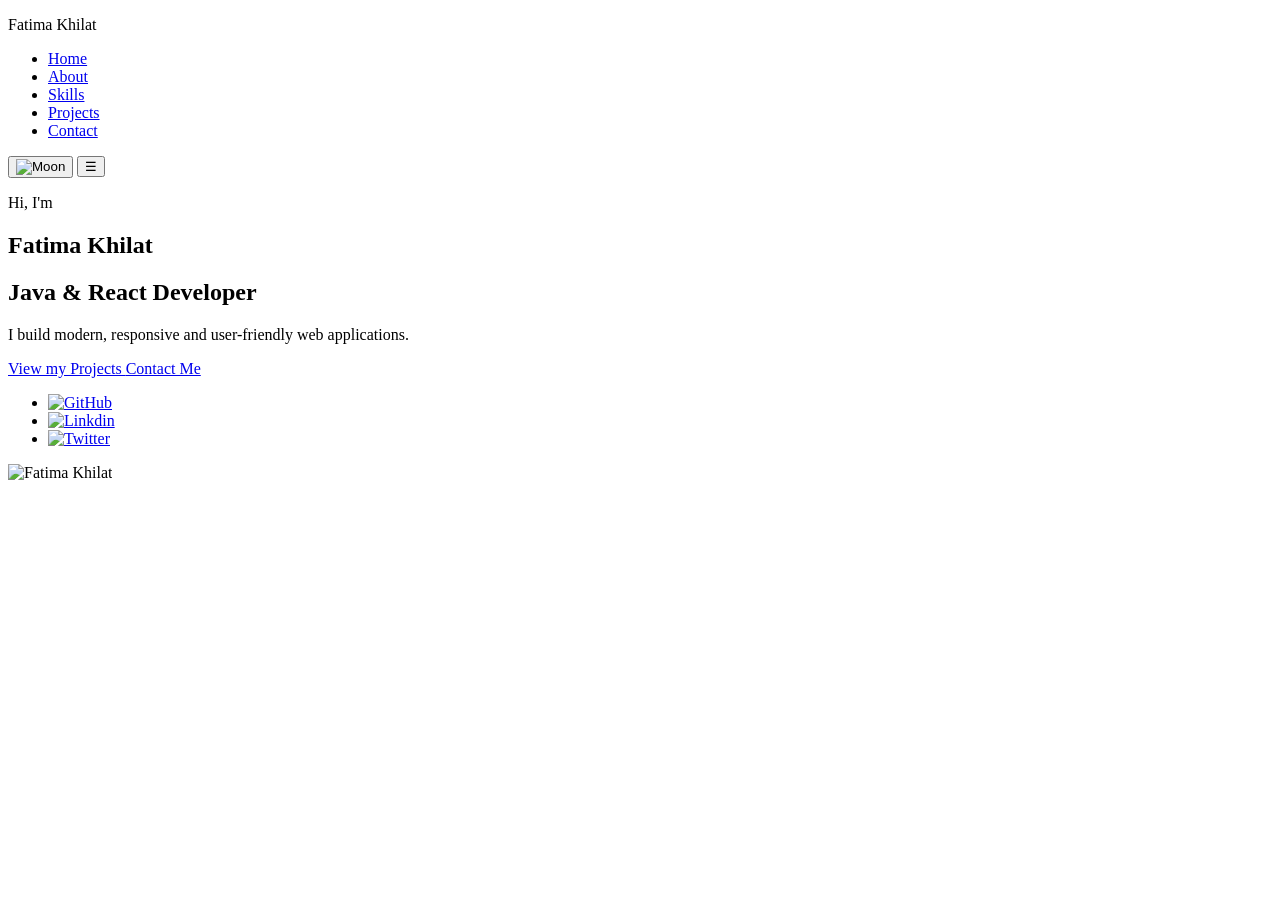
==== index.html @ 7d58b361 "Add hero section" ====
<!DOCTYPE html>
<html lang="en">

<head>
  <meta charset="UTF-8">
  <meta name="viewport" content="width=device-width, initial-scale=1.0">
  <meta name="description"
    content="Professional portfolio of Fatima Khilat, Java & React Developer specializing in modern web applications.">

  <title>Fatima Khilat | Java & React Developer</title>

  <link rel="stylesheet" href="styles/generale.css">

</head>

<body>

  <!-- ===================================================== -->
  <!-- Header -->
  <!-- ===================================================== -->

  <header>
    <div class="header-container">
      <div class="header-left">
        <p class="logo">
          Fatima Khilat
          <span class="dot">
          </span>
        </p>
      </div>
      <nav class="header-right">

        <ul class="right-item js-right-item">
          <li class="item"> <a href="#hero">Home</a> </li>
          <li class="item"> <a href="#about">About</a> </li>
          <li class="item"> <a href="#skills">Skills</a> </li>
          <li class="item"> <a href="#projects">Projects</a> </li>
          <li class="item"> <a href="#footer">Contact</a> </li>
        </ul>

        <button class="moon-item  js-moon-item" aria-label="Toggle dark mode">
          <img src="icons/moon.svg" alt="Moon">
        </button>

        <button class="menu-btn  js-menu-btn" aria-label="Open navigation menu">
          ☰
        </button>

      </nav>
    </div>
  </header>


  <main>

    <!-- ===================================================== -->
    <!-- Hero -->
    <!-- ===================================================== -->

    <section id="hero">
      <div class="hero-container">
        <div class="hero-left">
          <div class="hero-description">
            <p class="hero-greeting">Hi, I'm</p>
            <h1 class="hero-name">Fatima Khilat</h1>
            <h2 class="hero-job">Java & React Developer</h2>
            <p class="hero-text">
              I build modern, responsive and user-friendly web applications.
            </p>
          </div>
          <div class="hero-buttons">
            <a href="#projects" class="btn-primary" aria-label="View my projects">
              View my Projects
            </a>
            <a href="#footer" class="btn-secondary" aria-label="Contact me">
              Contact Me
            </a>
          </div>
          <nav class="hero-nav-social">
            <ul class="hero-social">
              <li class="social-item">
                <a href="https://github.com/fatimakhilat" target="_blank" rel="noopener noreferrer">
                  <img src="icons/github.svg" alt="GitHub" class="social-img">
                </a>
              </li>
              <li class="social-item">
                <a href="https://www.linkedin.com/in/Fatima Zahra Khilat/" target="_blank" rel="noopener noreferrer">
                  <img src="icons/linkedin.svg" alt="Linkdin" class="social-img">
                </a>
              </li>
              <li class="social-item">
                <a href="https://x.com/fakh62" target="_blank">
                  <img src="icons/twitter.svg" alt="Twitter" class="social-img">
                </a>
              </li>
            </ul>
          </nav>
        </div>

        <div class="hero-right">
          <div class="hero-img">
            <div class="hero-circle"></div>
            <div class="hero-dots"></div>
            <img src="images/fatima.png" alt="Fatima Khilat" class="hero-image">
          </div>
        </div>

      </div>
    </section>

  </main>
</body>

</html>
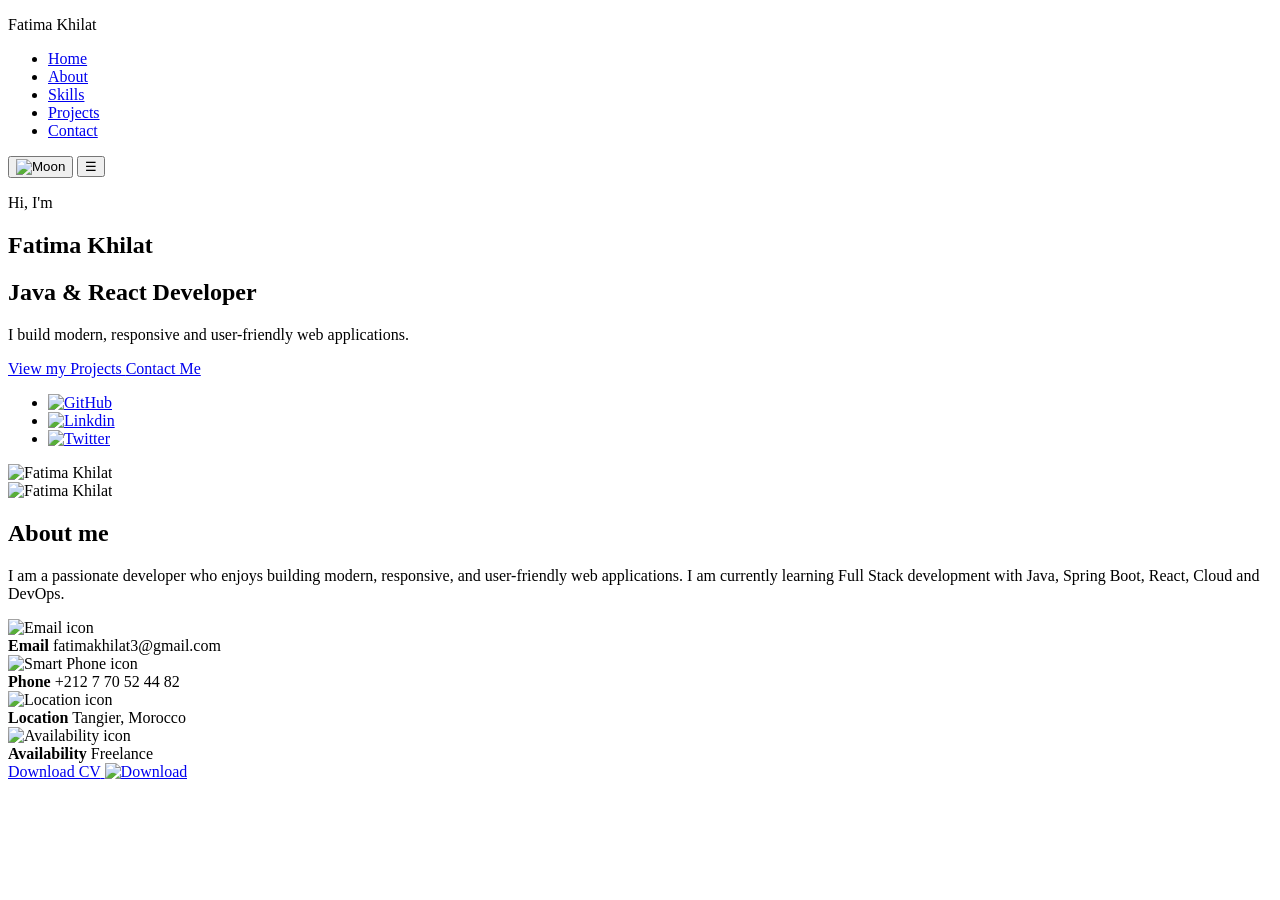
==== commit 7bf316d1: "Add about section" ====
--- a/index.html
+++ b/index.html
@@ -108,6 +108,89 @@
       </div>
     </section>
 
+    <!-- ===================================================== -->
+    <!-- About -->
+    <!-- ===================================================== -->
+    <section id="about">
+      <div class="about-container">
+        <div class="about-left">
+          <div class="about-image">
+            <div class="about-square">
+              <img src="images/fatima.png" alt="Fatima Khilat" class="about-img">
+            </div>
+          </div>
+        </div>
+        <div class="about-right">
+          <div class="about-description">
+            <h2 class="about-title">
+              About me
+              <span class="dot2">
+              </span>
+            </h2>
+            <p class="about-job">
+              I am a passionate developer who enjoys building modern, responsive,
+              and user-friendly web applications. I am currently learning Full Stack
+              development with Java, Spring Boot, React, Cloud and DevOps.
+            </p>
+          </div>
+          <div class="information-list">
+            <div class="info-content">
+              <div class="info-card">
+                <div class="card-square"></div>
+                <img src="icons/mail.svg" alt="Email icon" class="img-icon">
+              </div>
+              <div class="info-icon">
+                <strong class="icon-title">Email</strong>
+                <span class="icon-des">fatimakhilat3@gmail.com</span>
+              </div>
+            </div>
+            <div class="info-content">
+              <div class="info-card">
+                <div class="card-square"></div>
+                <img src="icons/smartphone.svg" alt="Smart Phone icon" class="img-icon">
+              </div>
+              <div class="info-icon">
+                <strong class="icon-title">Phone</strong>
+                <span class="icon-des">+212 7 70 52 44 82</span>
+              </div>
+            </div>
+            <div class="info-content">
+              <div class="info-card">
+                <div class="card-square"></div>
+                <img src="icons/location.svg" alt="Location icon" class="img-icon">
+              </div>
+              <div class="info-icon">
+                <strong class="icon-title">Location</strong>
+                <span class="icon-des">Tangier, Morocco</span>
+              </div>
+            </div>
+            <div class="info-content">
+              <div class="info-card">
+                <div class="card-square"></div>
+                <img src="icons/time.svg" alt="Availability icon" class="img-icon">
+              </div>
+              <div class="info-icon">
+                <strong class="icon-title">Availability</strong>
+                <span class="icon-des">Freelance
+                  <span class="dot3"></span>
+                </span>
+              </div>
+            </div>
+          </div>
+          <div class="download-button">
+            <a class="download-content" href="cv/CV Fatima Khilat.pdf" download>
+              <span class="dow-name">Download CV</span>
+              <img src="icons/download.svg" alt="Download" class="icon-img">
+
+            </a>
+          </div>
+
+
+        </div>
+      </div>
+    </section>
+
+
   </main>
 </body>
 
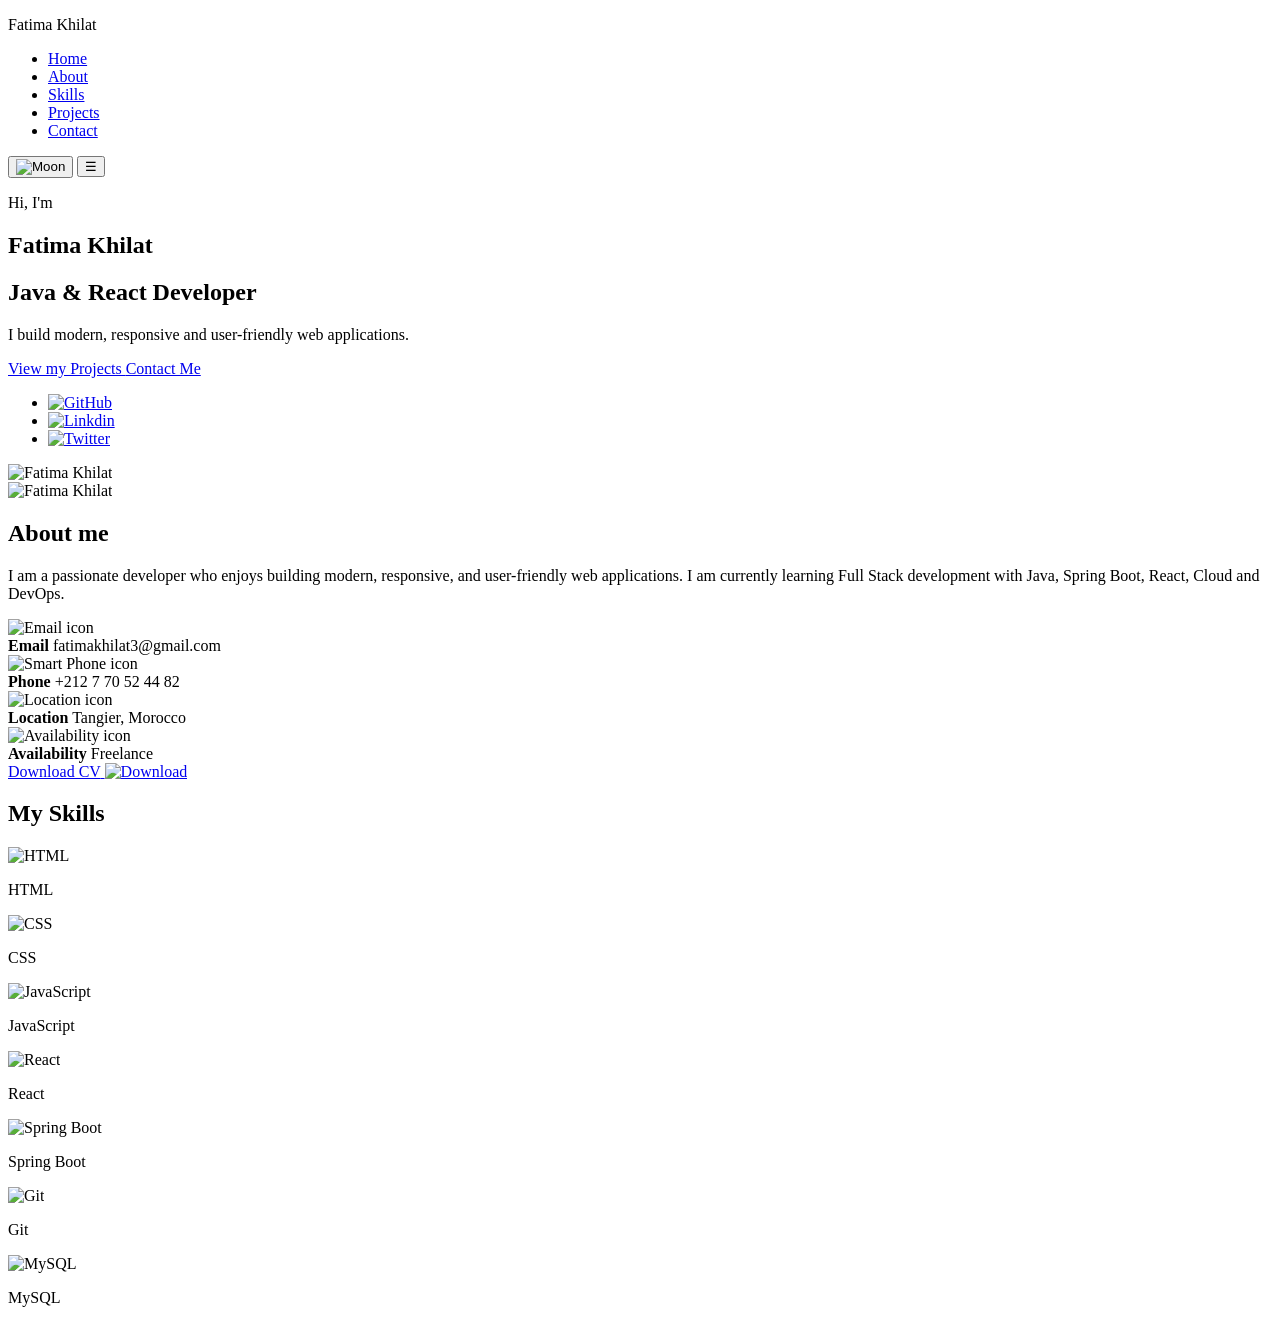
==== commit 4a611953: "Add skills section" ====
--- a/index.html
+++ b/index.html
@@ -190,6 +190,79 @@
       </div>
     </section>
 
+    <!-- ===================================================== -->
+    <!-- Skills -->
+    <!-- ===================================================== -->
+    <section id="skills">
+      <div class="skills-container">
+        <div class="section-title">
+          <h2 class="skill-title">
+            My Skills
+            <strong class="dot4"></strong>
+          </h2>
+        </div>
+        <div class="skills-wrapper">
+          <div class="skill-item" style="--i:1">
+            <div class="item1">
+              <img src="images/html.svg.png" alt="HTML" class="img-skill">
+            </div>
+            <div class="item2">
+              <p class="item-title">HTML</p>
+            </div>
+          </div>
+          <div class="skill-item" style="--i:2">
+            <div class="item1">
+              <img src="images/css.png" alt="CSS" class="img-skill">
+            </div>
+            <div class="item2">
+              <p class="item-title">CSS</p>
+            </div>
+          </div>
+          <div class="skill-item" style="--i:3">
+            <div class="item1">
+              <img src="images/javascript.png" alt="JavaScript" class="img-skill">
+            </div>
+            <div class="item2">
+              <p class="item-title">JavaScript</p>
+            </div>
+          </div>
+          <div class="skill-item" style="--i:4">
+            <div class="item1">
+              <img src="images/react.svg.png" alt="React" class="img-skill">
+            </div>
+            <div class="item2">
+              <p class="item-title">React</p>
+            </div>
+          </div>
+          <div class="skill-item" style="--i:5">
+            <div class="item1">
+              <img src="images/springboot.png" alt="Spring Boot" class="img-skill">
+            </div>
+            <div class="item2">
+              <p class="item-title">Spring Boot</p>
+            </div>
+          </div>
+          <div class="skill-item" style="--i:6">
+            <div class="item1">
+              <img src="images/git.png" alt="Git" class="img-skill">
+            </div>
+            <div class="item2">
+              <p class="item-title">Git</p>
+            </div>
+          </div>
+          <div class="skill-item" style="--i:7">
+            <div class="item1">
+              <img src="images/mysql.png" alt="MySQL" class="img-skill">
+            </div>
+            <div class="item2">
+              <p class="item-title">MySQL</p>
+            </div>
+          </div>
+        </div>
+      </div>
+    </section>
+
+
 
   </main>
 </body>
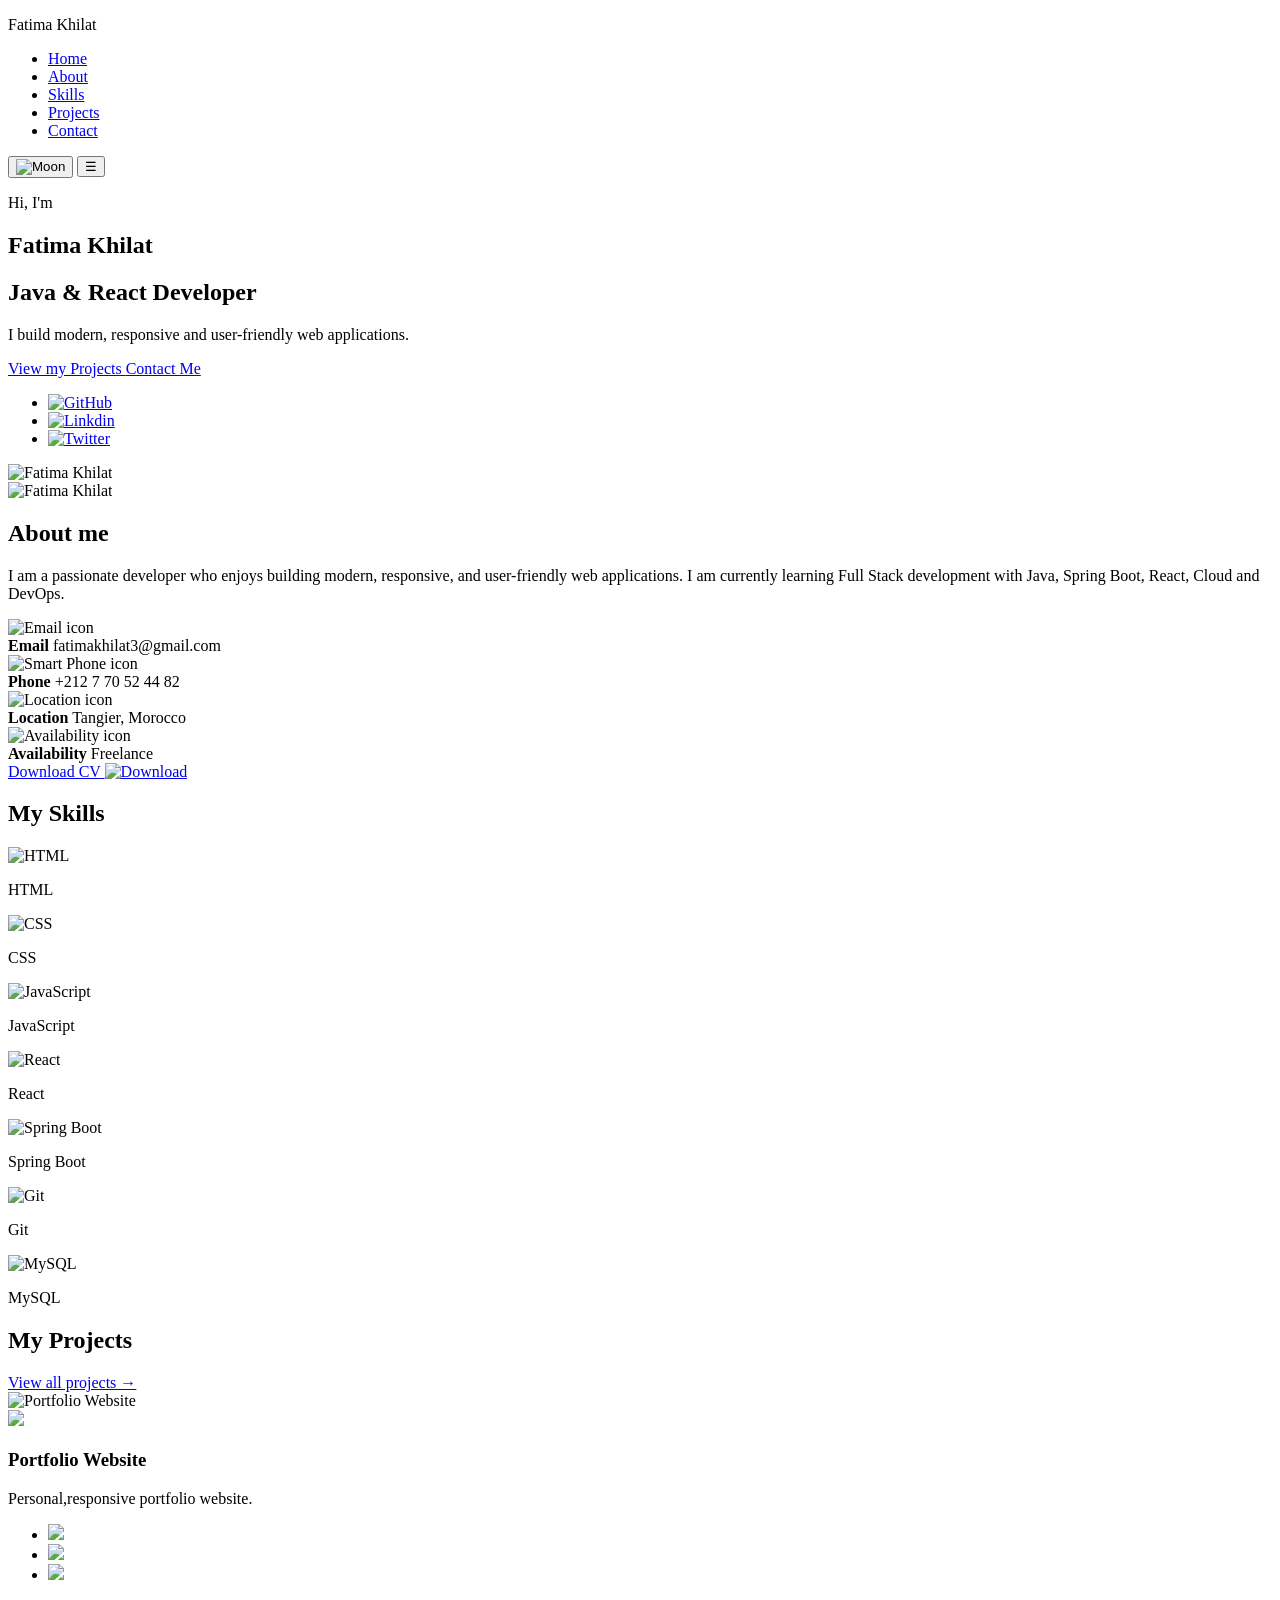
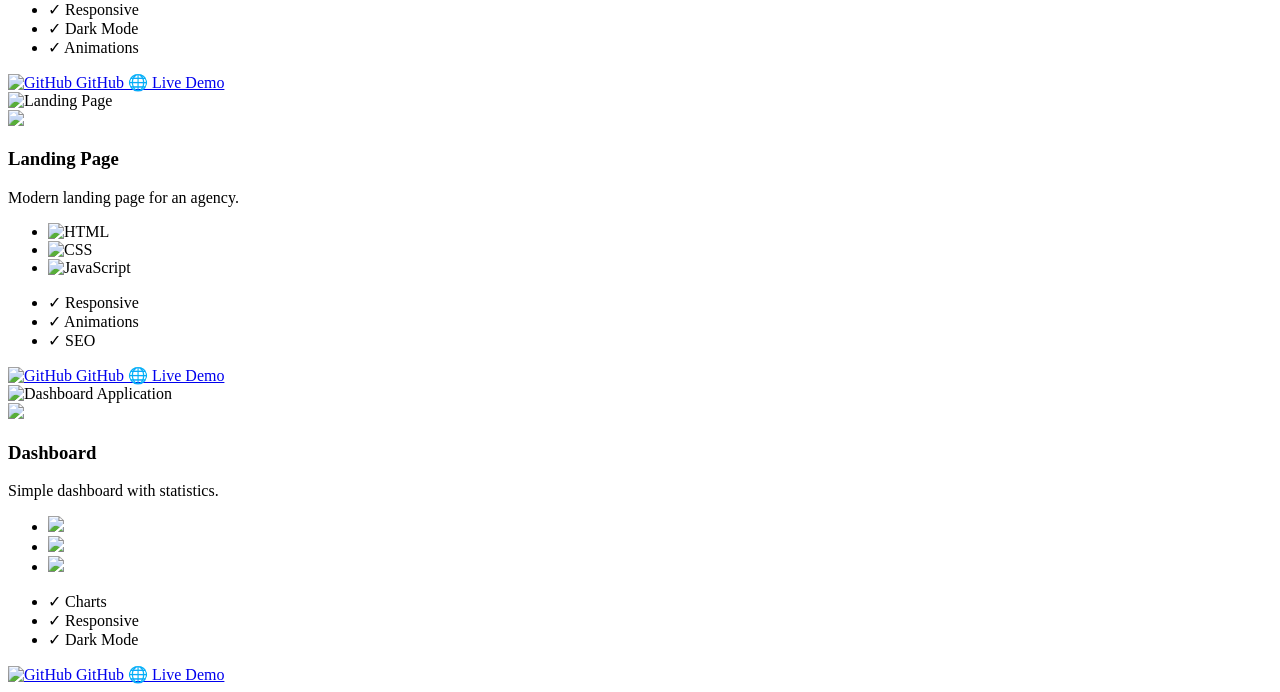
==== commit c18b162f: "Add projects section" ====
--- a/index.html
+++ b/index.html
@@ -262,6 +262,177 @@
       </div>
     </section>
 
+    <!-- ===================================================== -->
+    <!-- Projects -->
+    <!-- ===================================================== -->
+
+    <section id="projects">
+      <div class="projects-container">
+        <div class="projects-header">
+          <div class="section-title">
+            <h2 class="project-title">My Projects
+              <strong class="dot5"></strong>
+            </h2>
+
+          </div>
+          <div class="projects-link">
+            <a href="projects.html" class="link-title"> View all projects →</a>
+            <!--<a href="https://github.com/....">-->
+          </div>
+        </div>
+        <div class="projects-grid">
+
+          <div class="project-card js-project-card" data-category="frontend" style="--i:1">
+            <div class="project-img">
+              <img src="images/projet1_portfolio.jpg" alt="Portfolio Website" class="projet-image">
+            </div>
+            <div class="card-container">
+              <div class="card-img">
+                <img src="icons/user.png">
+              </div>
+              <div class="card-tech">
+                <div class="project-content">
+                  <h3 class="par1">Portfolio Website</h3>
+                  <p class="par2">
+                    Personal,responsive portfolio website.
+                  </p>
+                </div>
+                <ul class="project-technologies">
+                  <li class="tech-tag">
+                    <img src="images/html.svg.png">
+                  </li>
+                  <li class="tech-tag">
+                    <img src="images/css.png">
+                  </li>
+                  <li class="tech-tag">
+                    <img src="images/javascript.png">
+                  </li>
+                </ul>
+              </div>
+            </div>
+
+            <ul class="project-des">
+              <li class="des-tag">✓ Responsive</li>
+              <li class="des-tag">✓ Dark Mode</li>
+              <li class="des-tag">✓ Animations</li>
+            </ul>
+
+            <div class="project-links">
+              <a href="https://github.com/fatimakhilat" target="_blank" rel="noopener noreferrer" class="btn-github"
+                aria-label="View source code on GitHub">
+                <img src="icons/github.svg" alt="GitHub" class="img-github">
+                <span>GitHub</span>
+              </a>
+              <a href="https://fatimakhilat.github.io/portfolio/" target="_blank" rel="noopener noreferrer"
+                class="btn-live" aria-label="Open live demo">🌐
+                Live Demo </a>
+
+            </div>
+          </div>
+
+
+          <div class="project-card js-project-card" data-category="frontend" style="--i:2">
+            <div class="project-img">
+              <img src="images/projet2_landingPage.jpg" alt="Landing Page" class="projet-image">
+            </div>
+
+            <div class="card-container">
+              <div class="card-img">
+                <img src="icons/rocket.png">
+              </div>
+              <div class="card-tech">
+                <div class="project-content">
+                  <h3 class="par1">Landing Page</h3>
+                  <p class="par2">
+                    Modern landing page for an agency.
+                  </p>
+                </div>
+                <ul class="project-technologies">
+                  <li class="tech-tag">
+                    <img alt="HTML" src="images/html.svg.png">
+                  </li>
+                  <li class="tech-tag">
+                    <img alt="CSS" src="images/css.png">
+                  </li>
+                  <li class="tech-tag">
+                    <img alt="JavaScript" src="images/javascript.png">
+                  </li>
+                </ul>
+              </div>
+            </div>
+
+            <ul class="project-des">
+              <li class="des-tag">✓ Responsive</li>
+              <li class="des-tag">✓ Animations</li>
+              <li class="des-tag">✓ SEO</li>
+
+            </ul>
+            <div class="project-links">
+              <a href="https://github.com/fatimakhilat" target="_blank" rel="noopener noreferrer" class="btn-github"
+                aria-label="View source code on GitHub">
+                <img src="icons/github.svg" alt="GitHub" class="img-github">
+                <span>GitHub</span>
+              </a>
+              <a href="https://fatimakhilat.github.io/LandingPage/" target="_blank" rel="noopener noreferrer"
+                class="btn-live" aria-label="Open live demo">🌐 Live Demo</a>
+
+            </div>
+          </div>
+
+
+          <div class="project-card js-project-card" data-category="frontend" style="--i:3">
+            <div class="project-img">
+              <img src="images/projet3_Dashboard.jpg" alt="Dashboard Application" class="projet-image">
+            </div>
+
+            <div class="card-container">
+              <div class="card-img">
+                <img src="icons/chart.png">
+              </div>
+              <div class="card-tech">
+                <div class="project-content">
+                  <h3 class="par1">Dashboard</h3>
+                  <p class="par2">
+                    Simple dashboard with statistics.
+                  </p>
+                </div>
+                <ul class="project-technologies">
+                  <li class="tech-tag">
+                    <img src="images/html.svg.png">
+                  </li>
+                  <li class="tech-tag">
+                    <img src="images/css.png">
+                  </li>
+                  <li class="tech-tag">
+                    <img src="images/javascript.png">
+                  </li>
+                </ul>
+              </div>
+            </div>
+
+
+            <ul class="project-des">
+              <li class="des-tag">✓ Charts</li>
+              <li class="des-tag">✓ Responsive</li>
+              <li class="des-tag">✓ Dark Mode</li>
+            </ul>
+            <div class="project-links">
+
+              <a class="btn-github" href="https://github.com/fatimakhilat" target="_blank" rel="noopener noreferrer">
+                <img src="icons/github.svg" alt="GitHub" class="img-github" aria-label="View source code on GitHub">
+                <span>GitHub</span>
+              </a>
+              <a href="https://fatimakhilat.github.io/Dashboard/" target="_blank" rel="noopener noreferrer"
+                class="btn-live" aria-label="Open live demo">🌐
+                Live Demo</a>
+            </div>
+          </div>
+        </div>
+      </div>
+    </section>
+
+
+
 
 
   </main>
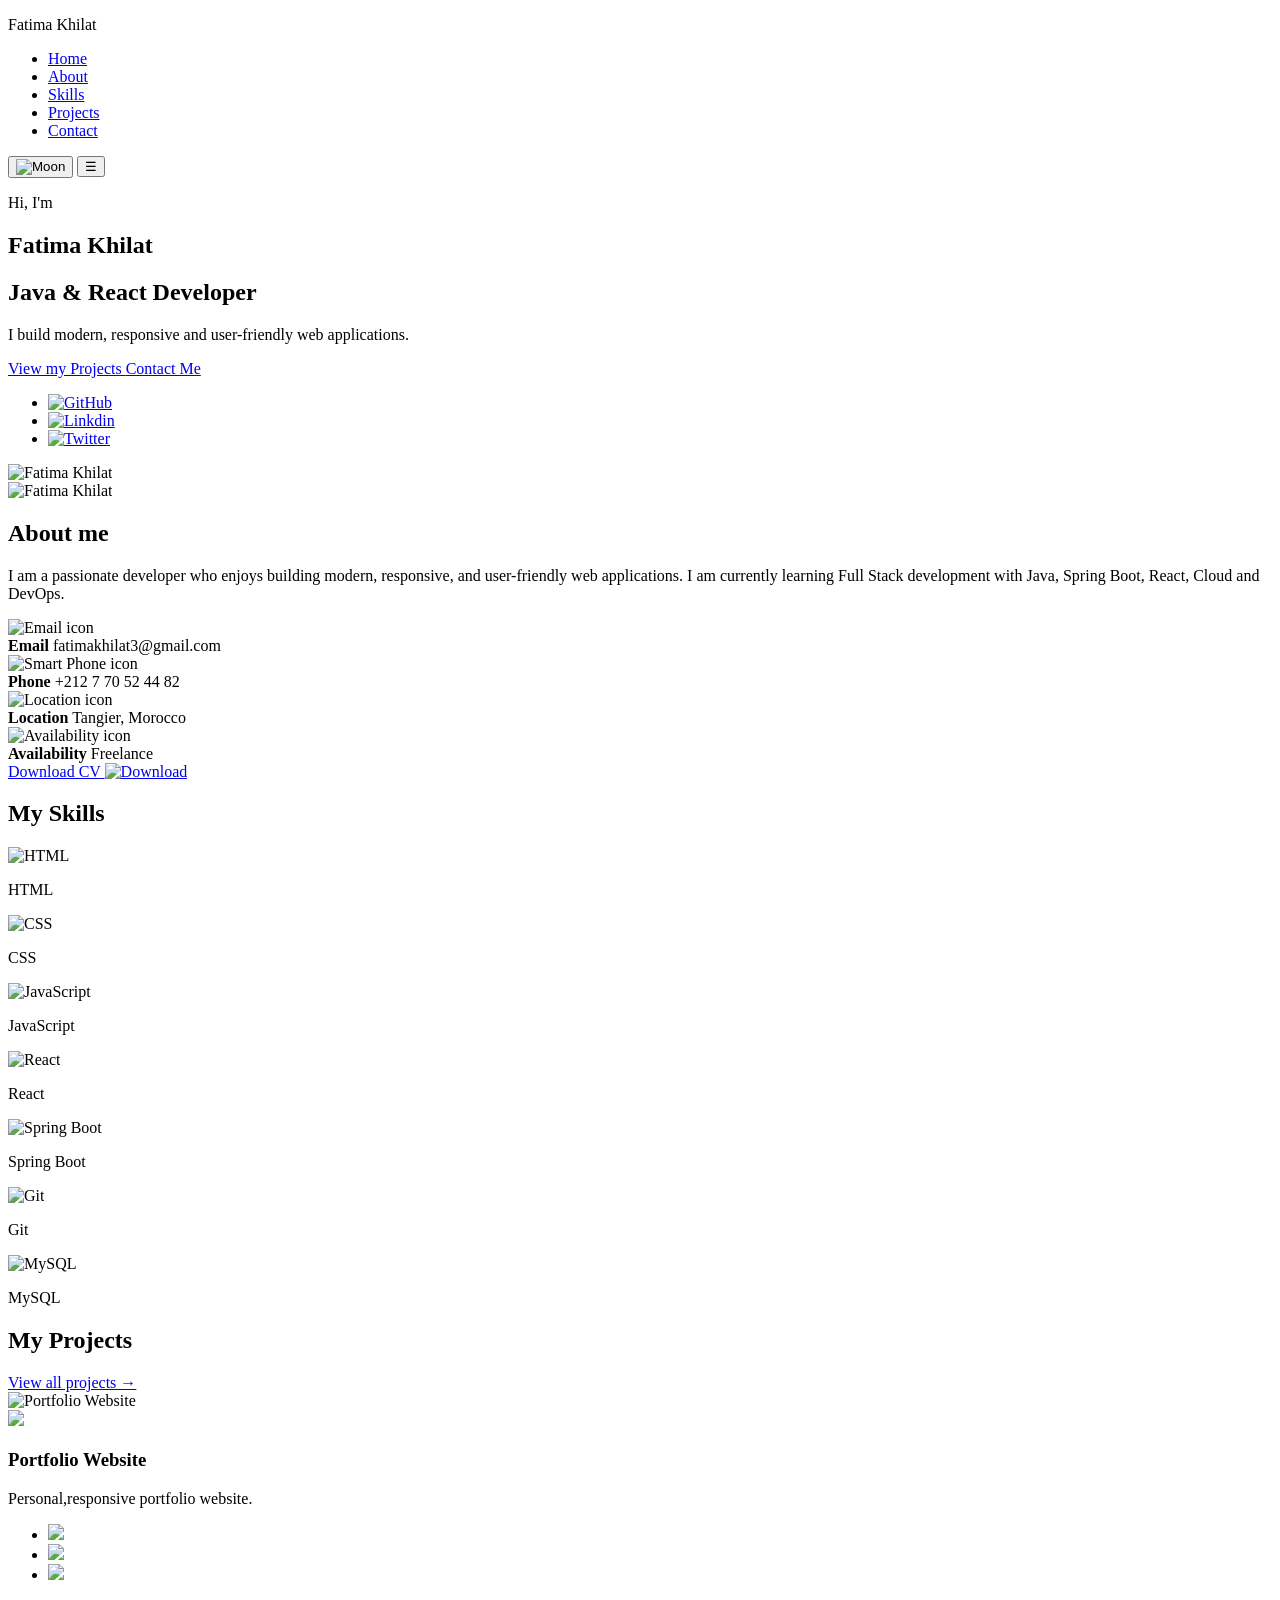
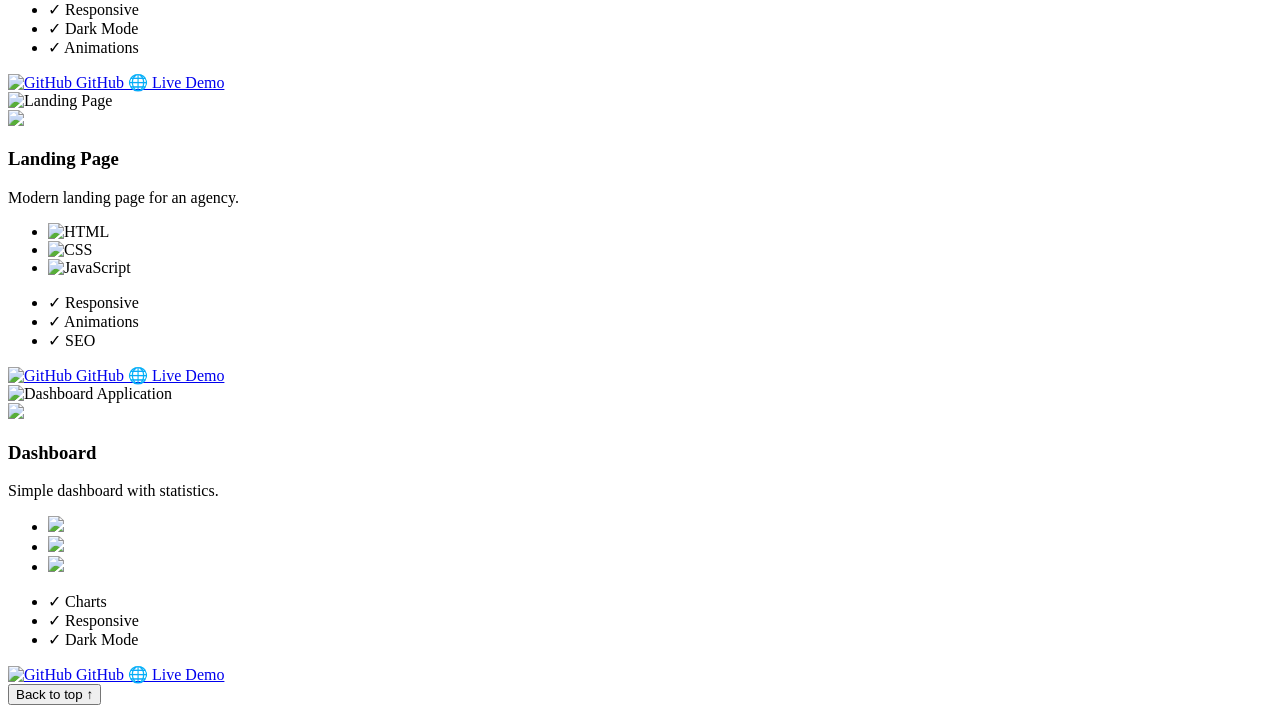
==== commit 3db69719: "Add button back to top" ====
--- a/index.html
+++ b/index.html
@@ -431,10 +431,9 @@
       </div>
     </section>
 
-
-
-
-
+    <button class="back-top js-back-top">
+      Back to top ↑
+    </button>
   </main>
 </body>
 
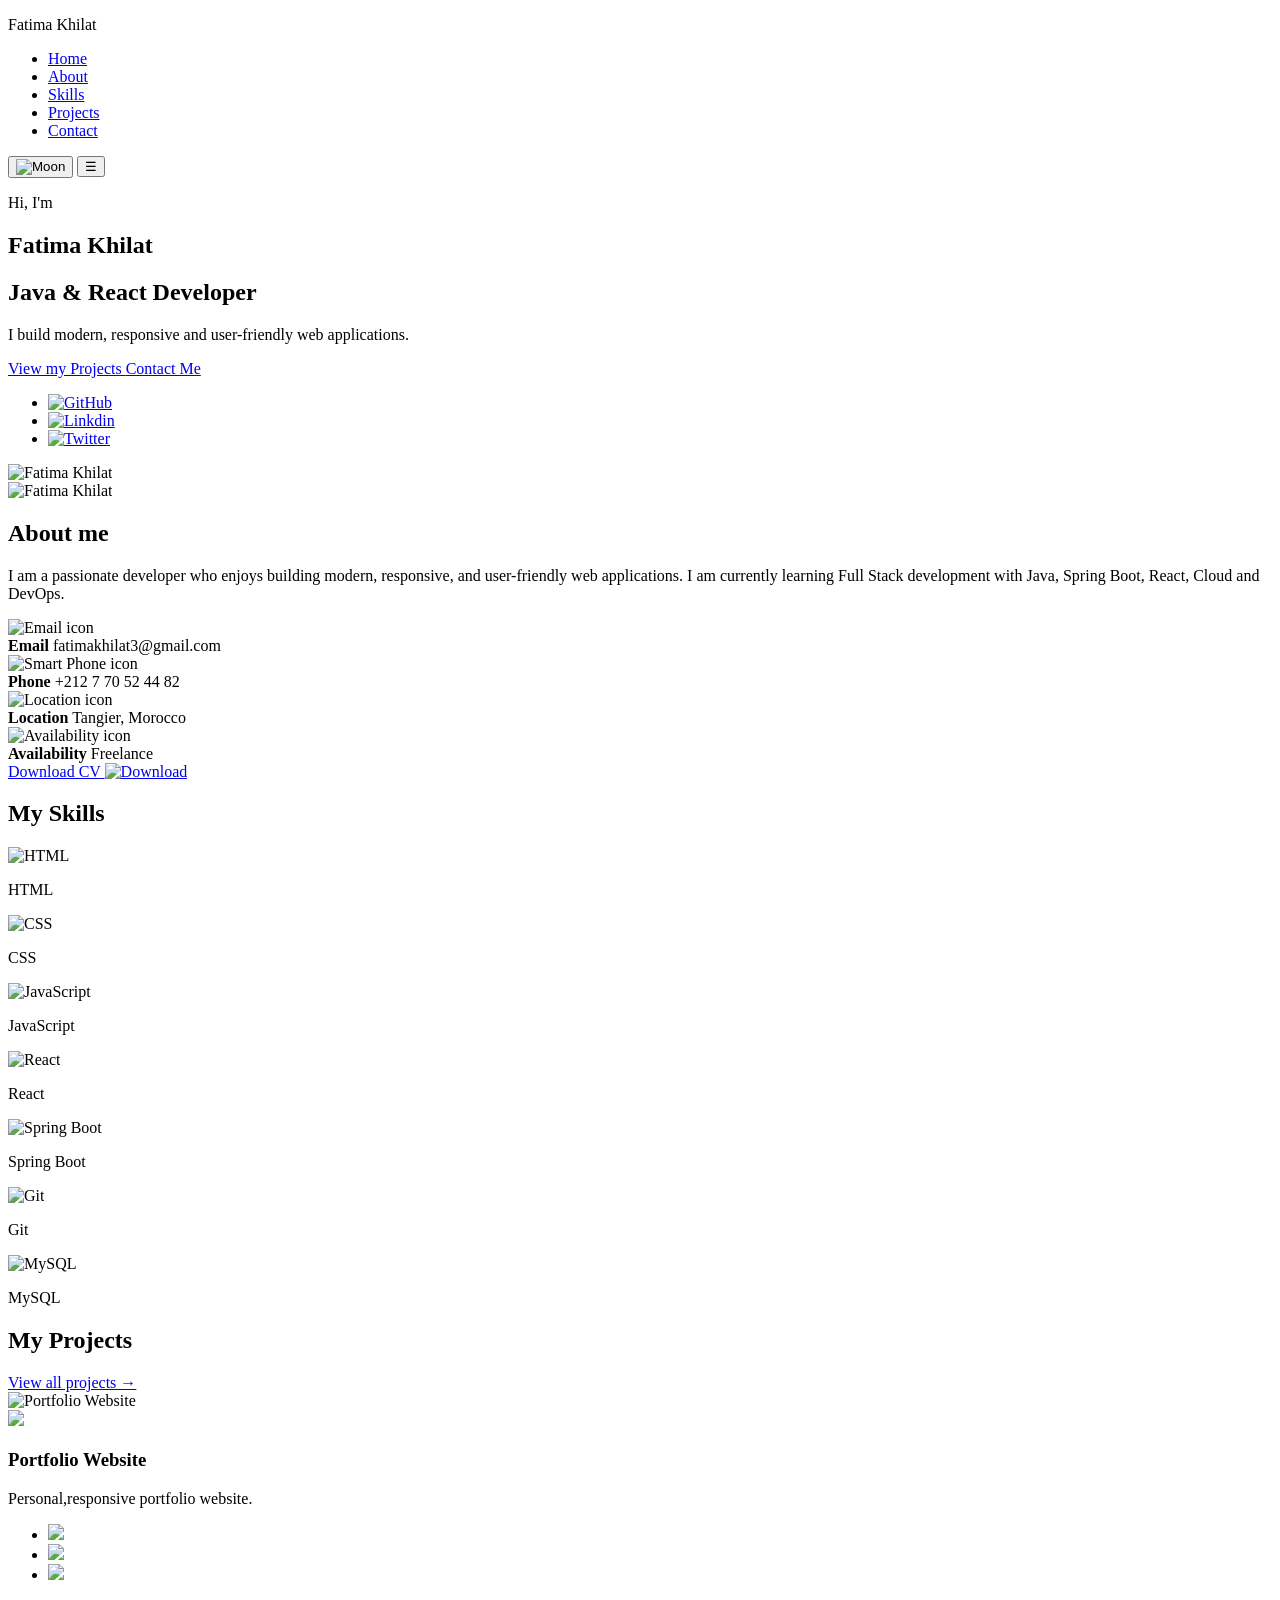
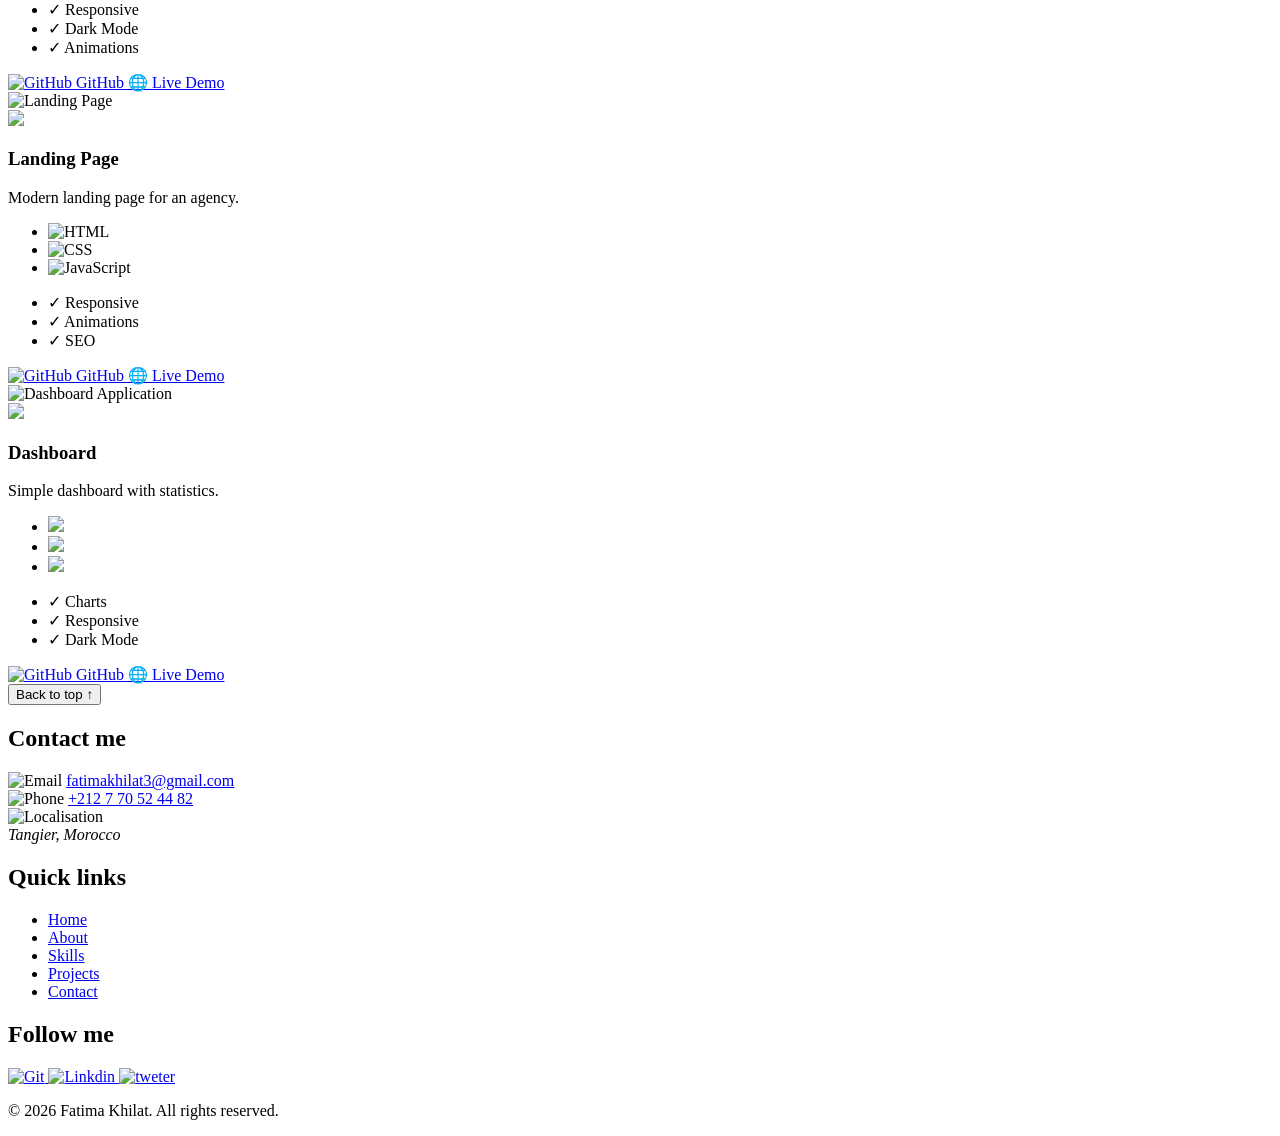
==== commit 3124e98d: "Add footer" ====
--- a/index.html
+++ b/index.html
@@ -435,6 +435,87 @@
       Back to top ↑
     </button>
   </main>
+
+  <!-- ===================================================== -->
+  <!-- Footer -->
+  <!-- ===================================================== -->
+  <footer id="footer">
+    <div class="footer-container">
+      <div class="footer-content">
+        <div class="footer-contact">
+          <div class="footer-title">
+            <h2>Contact me
+              <span class="dot6"></span>
+            </h2>
+          </div>
+          <div class="contact-list">
+            <div class="contact-item">
+              <img src="icons/mail.svg" alt="Email" class="img-contact">
+              <a href="mailto:fatimakhilat3@gmail.com" class="link-contact">
+                fatimakhilat3@gmail.com
+              </a>
+            </div>
+            <div class="contact-item">
+              <img src="icons/phone.svg" alt="Phone" class="img-contact">
+              <a href="tel:+212770524482" class="link-contact">
+                +212 7 70 52 44 82
+              </a>
+            </div>
+            <div class="contact-item">
+              <img src="icons/location.svg" alt="Localisation" class="img-contact">
+              <address class="link-contact">
+                Tangier, Morocco
+              </address>
+            </div>
+          </div>
+        </div>
+        <div class="footer-links">
+          <div class="footer-title">
+            <h2>Quick links
+              <span class="dot6"></span>
+            </h2>
+          </div>
+          <nav class="footer-nav">
+            <ul class="list-nav">
+              <li><a href="#hero" class="nav-title">Home</a></li>
+              <li><a href="#about" class="nav-title">About</a></li>
+              <li><a href="#skills" class="nav-title">Skills</a></li>
+              <li><a href="#projects" class="nav-title">Projects</a></li>
+              <li><a href="#footer" class="nav-title">Contact</a></li>
+            </ul>
+          </nav>
+        </div>
+        <div class="footer-social">
+          <div class="footer-title">
+            <h2>Follow me
+              <span class="dot6"></span>
+            </h2>
+          </div>
+          <div class="social-list">
+            <a href="https://github.com/fatimakhilat">
+              <img src="icons/github.svg" alt="Git" class="link-img">
+            </a>
+            <a href="https://www.linkedin.com/in/Fatima Zahra Khilat/" target="_blank" rel="noopener noreferrer">
+              <img src="icons/linkedin.svg" alt="Linkdin" class="link-img">
+            </a>
+            <a href="https://x.com/fakh62" target="_blank" rel="noopener noreferrer">
+              <img src="icons/twitter.svg" alt="tweter" class="link-img">
+            </a>
+          </div>
+        </div>
+      </div>
+      <div class="line"></div>
+      <div class="footer-bottom">
+        <div class="copyright">
+          <p>
+            &copy; 2026 Fatima Khilat. All rights reserved.
+          </p>
+        </div>
+      </div>
+    </div>
+
+  </footer>
+
 </body>
 
 </html>
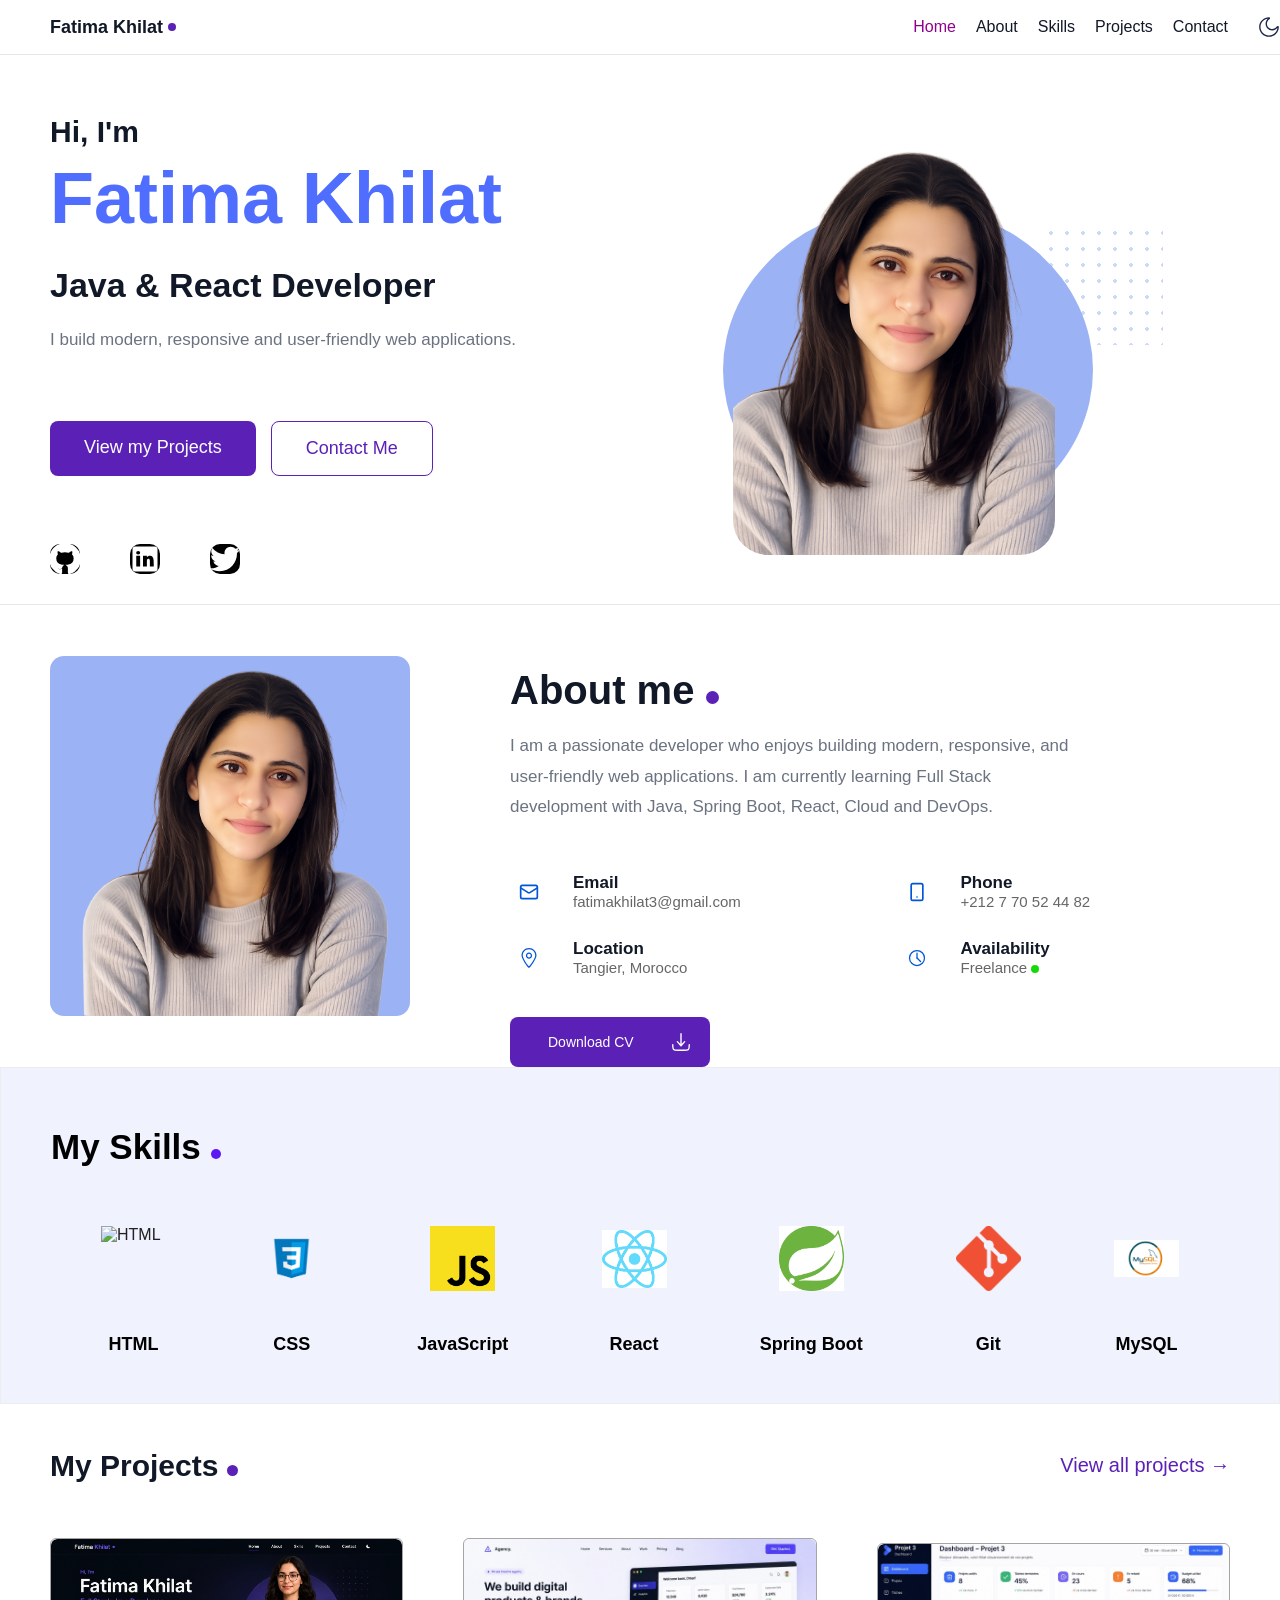
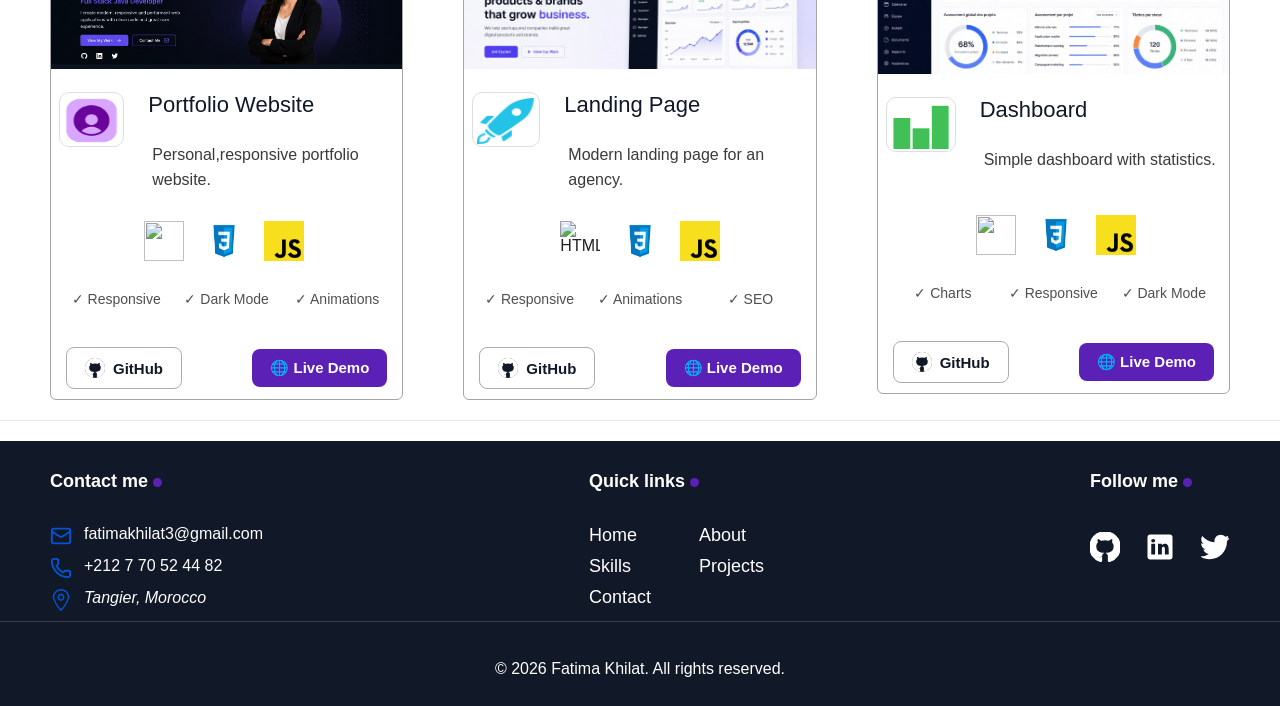
==== commit 48bba008: "Links HTML files with JavaScript files." ====
--- a/index.html
+++ b/index.html
@@ -10,6 +10,14 @@
   <title>Fatima Khilat | Java & React Developer</title>
 
   <link rel="stylesheet" href="styles/generale.css">
+  <link rel="stylesheet" href="styles/header.css">
+  <link rel="stylesheet" href="styles/main/hero.css">
+  <link rel="stylesheet" href="styles/main/about.css">
+  <link rel="stylesheet" href="styles/main/skills.css">
+  <link rel="stylesheet" href="styles/main/projects.css">
+  <link rel="stylesheet" href="styles/footer.css">
+  <link rel="stylesheet" href="styles/show.css">
+  <link rel="stylesheet" href="styles/responsive.css">
 
 </head>
 
@@ -516,6 +524,8 @@
 
   </footer>
 
+  <script type="module" src="scripts/index.js"></script>
+
 </body>
 
 </html>
--- a/styles/generale.css
+++ b/styles/generale.css
@@ -0,0 +1,176 @@
+/*=========================================================
+=                     RESET CSS                           =
+=========================================================*/
+
+/* Supprime les marges et paddings par défaut */
+*,
+*::before,
+*::after {
+  box-sizing: border-box;
+}
+
+/* Empêche le défilement horizontal */
+
+html,
+body {
+  overflow-x: hidden;
+  min-height: 100%;
+  margin: 0;
+}
+
+body {
+  min-height: 100vh;
+  display: flex;
+  flex-direction: column;
+}
+
+main {
+  flex: 1;
+}
+
+footer {
+  margin-top: auto;
+}
+
+/*=========================================================
+=                     CSS VARIABLES                       =
+=========================================================*/
+:root {
+
+  /* ===== Colors ===== */
+
+  --color-primary: #5b21b6;
+  --color-primary-hover: #38bdf8;
+  --bg-section: rgb(240, 242, 253);
+  --color-white: #ffffff;
+  --color-black: #111827;
+
+  --color-text: #222222;
+  --color-text-light: #6b7280;
+
+  --color-border: #e5e7eb;
+  --color-border-dark: #374151;
+
+  /* ===== Background ===== */
+
+  --bg-light: #ffffff;
+  --bg-dark: #111827;
+
+  /* ===== Transition ===== */
+
+  --transition: .3s ease;
+
+  /* ===== Shadow ===== */
+
+  --shadow:
+    0 12px 30px rgba(0, 0, 0, .12);
+
+}
+
+/*=======================================================                 BODY                                =
+  =========================================================*/
+
+body {
+  margin: 0;
+  font-family: "Poppins", sans-serif;
+  background: var(--bg-light);
+  color: var(--color-text);
+}
+
+/*=========================================================
+=                  GLOBAL ELEMENTS                        =
+=========================================================*/
+
+/* Images */
+
+img {
+
+  display: block;
+
+  max-width: 100%;
+
+}
+
+/* Links */
+/* Supprimer le soulignement des liens */
+a {
+  text-decoration: none;
+  color: rgb(17, 24, 39);
+  font-size: 16px;
+  font-weight: 500;
+  transition: color var(--transition);
+}
+
+
+/* Lists */
+
+
+
+ul {
+  list-style: none;
+  padding: 0;
+  margin: 0;
+}
+
+
+/* Buttons */
+
+button {
+
+  border: none;
+
+  cursor: pointer;
+
+  font-family: inherit;
+
+}
+
+/*=========================================================
+=                  BACK TO TOP BUTTON                     =
+=========================================================*/
+
+.back-top {
+  display: flex;
+  align-items: center;
+  justify-content: center;
+  position: fixed;
+  right: 20px;
+  bottom: 20px;
+  width: 90px;
+  height: 40px;
+  border: none;
+  border-radius: 15px;
+  background: var(--color-primary);
+  color: var(--color-white);
+  cursor: pointer;
+  opacity: 0;
+  visibility: hidden;
+  transition: opacity .3s, background-color .3s, color .3s;
+  z-index: 1000;
+}
+
+.back-top.show {
+  opacity: 1;
+  visibility: visible;
+}
+
+.back-top:hover {
+  background: var(--color-primary-hover);
+}
+
+
+/*=========================================================
+=                     LIGHT MODE                          =
+=========================================================*/
+
+.header-container,
+.hero-container,
+.projects-container {
+  background: var(--color-white);
+
+  border-bottom: 1px solid var(--color-border);
+}
+
+.red {
+  color: rgb(142, 2, 142);
+}
--- a/styles/header.css
+++ b/styles/header.css
@@ -0,0 +1,114 @@
+/*=========================================================
+=                     HEADER                              =
+=========================================================*/
+
+.header-container {
+  height: 55px;
+  width: 100%;
+  background: var(--color-white);
+  display: flex;
+  align-items: center;
+  position: fixed;
+  inset: 0 0 auto 0;
+  z-index: 100;
+}
+
+/*=========================================================
+=                     LEFT SIDE                           =
+=========================================================*/
+
+.header-left {
+  flex: 1;
+  padding: 0 50px;
+  /*padding: haut/bas gauche/droite;*/
+
+}
+
+.logo {
+
+  font-size: 18px;
+  color: var(--color-black);
+  cursor: pointer;
+  font-weight: 700;
+  display: inline-flex;
+  align-items: center;
+  gap: 5px;
+}
+
+.dot {
+  width: 8px;
+  height: 8px;
+  background-color: var(--color-primary);
+  border-radius: 50%;
+  display: inline-block;
+
+}
+
+/*=========================================================
+=                     RIGHT SIDE                          =
+=========================================================*/
+
+.header-right {
+  flex: 2;
+  display: flex;
+  justify-content: flex-end;
+  align-items: center;
+  gap: 30px;
+}
+
+.right-item {
+  display: flex;
+  justify-content: flex-end;
+  align-items: center;
+  gap: 20px;
+}
+
+
+/*=========================================================
+=                     NAVIGATION                          =
+=========================================================*/
+
+.header-right a {
+  font-size: 16px;
+  font-weight: 500;
+}
+
+.right-item a:hover {
+  color: var(--color-primary-hover);
+}
+
+
+/*=========================================================
+=                     DARK MODE BUTTON                    =
+=========================================================*/
+
+
+.moon-item {
+  display: flex;
+  align-items: center;
+  justify-content: center;
+  background: none;
+  padding: 0;
+}
+
+.moon-item img {
+  width: 22px;
+  height: 22px;
+  transition: transform var(--transition);
+  cursor: pointer;
+
+}
+
+.moon-item img:hover {
+  transform: rotate(25deg);
+}
+
+/*=========================================================
+=                     MOBILE MENU                         =
+=========================================================*/
+
+.menu-btn {
+  display: none;
+  background: none;
+  font-size: 28px;
+}
--- a/styles/main/hero.css
+++ b/styles/main/hero.css
@@ -0,0 +1,209 @@
+/*=========================================================
+=                        HERO                             =
+=========================================================*/
+#hero {
+  margin-top: 55px;
+  width: 100%;
+  opacity: 0;
+  transform: translateX(-120px) scale(.95);
+  transition:
+    opacity .9s ease,
+    transform .9s ease;
+}
+
+
+/*=========================================================
+=                  HERO CONTAINER                         =
+=========================================================*/
+.hero-container {
+  width: 100%;
+  gap: 80px;
+  margin-inline: auto;
+  padding: 0px 50px;
+  background: var(--bg-light);
+  display: flex;
+  justify-content: space-between;
+  align-items: center;
+}
+
+
+/*=========================================================
+=                    HERO LEFT                            =
+=========================================================*/
+.hero-left {
+  display: flex;
+  flex-direction: column;
+  justify-content: center;
+  padding-block: 30px;
+}
+
+.hero-description {
+  margin-bottom: 30px;
+
+}
+
+.hero-greeting {
+  color: var(--color-black);
+  font-size: 30px;
+  font-weight: 600;
+  margin-bottom: 7px;
+}
+
+.hero-name {
+  color: #4f6dff;
+  font-size: 72px;
+  line-height: 1.1;
+  font-weight: 700;
+  margin: 10px 0;
+}
+
+.hero-job {
+  color: var(--color-black);
+  font-size: 34px;
+  font-weight: 600;
+  margin-bottom: 20px;
+}
+
+.hero-text {
+  color: var(--color-text-light);
+  font-size: 17px;
+  margin-bottom: 35px;
+  max-width: 480px;
+  line-height: 1.8;
+}
+
+.hero-buttons {
+  display: flex;
+  gap: 15px;
+  margin-bottom: 30px;
+}
+
+.btn-primary {
+  background: var(--color-primary);
+  color: var(--color-white);
+}
+
+.btn-secondary {
+  border: 1px solid var(--color-primary);
+  color: var(--color-primary);
+}
+
+.btn-primary,
+.btn-secondary {
+
+  padding: 16px 34px;
+  font-size: 18px;
+  font-weight: 500;
+  border-radius: 8px;
+  cursor: pointer;
+  transition:
+    background-color var(--transition),
+    color var(--transition),
+    transform var(--transition);
+
+}
+
+.btn-primary:hover {
+  background-color: var(--color-primary-hover);
+  transform: translateY(-3px);
+}
+
+.btn-secondary:hover {
+  background-color: rgb(159, 156, 156);
+  transform: translateY(-3px);
+}
+
+
+.hero-nav-social {
+  display: flex;
+  margin-top: 38px;
+  margin-bottom: 0;
+}
+
+.hero-social {
+  display: flex;
+  gap: 50px;
+
+}
+
+.social-item {
+  transition: transform var(--transition);
+}
+
+.social-item:hover {
+  transform: translateY(-4px) scale(1.1);
+}
+
+.social-img {
+  width: 30px;
+  aspect-ratio: 1;
+  border-radius: 10px;
+  cursor: pointer;
+  background-color: black;
+}
+
+/*=========================================================
+=                    HERO RIGHT                           =
+=========================================================*/
+
+.hero-right {
+  flex: 1;
+  display: flex;
+  justify-content: center;
+  align-items: center;
+  margin: 30px 0 0 30px;
+}
+
+.hero-img {
+  position: relative;
+  width: 100%;
+  max-width: 430px;
+  aspect-ratio: 43/42;
+  margin-left: 20px;
+  margin-right: 20px;
+}
+
+
+.hero-image {
+  width: 75%;
+  height: 100%;
+  margin-bottom: 0;
+  border-radius: 35px;
+  object-fit: cover;
+  position: absolute;
+  top: 0;
+  left: 20px;
+}
+
+.hero-circle {
+  width: 370px;
+  height: 330px;
+  border-radius: 50%;
+  aspect-ratio: 1;
+  background: #9bb3f5;
+  position: absolute;
+  top: 70px;
+  bottom: 30px;
+  left: 10px;
+  right: 0;
+
+}
+
+.hero-dots {
+
+  position: absolute;
+
+  right: -20px;
+
+  top: 90px;
+
+  width: 120px;
+
+  height: 120px;
+
+  background-image: radial-gradient(#9bb3f5 2px, transparent 2px);
+
+  background-size: 16px 16px;
+
+  opacity: .5;
+}
--- a/styles/main/about.css
+++ b/styles/main/about.css
@@ -0,0 +1,212 @@
+/*=========================================================
+=                       ABOUT                             =
+=========================================================*/
+
+#about {
+  width: 100%;
+  opacity: 0;
+  transform: translateX(120px);
+  transition:
+    transform .9s ease,
+    opacity .9s ease;
+}
+
+/*=========================================================
+=                  ABOUT CONTAINER                        =
+=========================================================*/
+
+.about-container {
+  width: 100%;
+  padding: 0 50px;
+  margin: auto;
+  background-color: var(--bg-light);
+  display: flex;
+  justify-content: space-between;
+  align-items: center;
+  gap: 60px;
+}
+
+/*=========================================================
+=                    ABOUT LEFT                           =
+=========================================================*/
+
+.about-left {
+  flex: 1;
+  display: flex;
+  margin-right: 40px;
+  margin-top: 30px;
+  margin-bottom: 30px;
+
+}
+
+.about-image {
+  width: 100%;
+  max-width: 470px;
+  aspect-ratio: 1;
+}
+
+.about-square {
+
+  width: 100%;
+  aspect-ratio: 1;
+  border-radius: 14px;
+  background-color: #9bb3f5;
+  position: relative;
+}
+
+.about-img {
+  width: 90%;
+  height: 100%;
+  border-radius: 14px;
+  position: absolute;
+  top: 0px;
+  left: 25px;
+  right: 25px;
+  bottom: 0px;
+  object-fit: cover;
+}
+
+/*=========================================================
+=                    ABOUT RIGHT                          =
+=========================================================*/
+.about-right {
+  flex: 2;
+  max-width: 750px;
+  display: flex;
+  flex-direction: column;
+  margin-top: 30px;
+}
+
+.about-description {
+  margin-bottom: 15px;
+}
+
+.about-title {
+  color: var(--color-black);
+  font-size: 40px;
+  font-weight: 600;
+  margin-bottom: 18px;
+}
+
+.dot2 {
+  width: 13px;
+  height: 13px;
+  background-color: var(--color-primary);
+  border-radius: 50%;
+  display: inline-block;
+}
+
+.about-job {
+  max-width: 580px;
+  color: var(--color-text-light);
+  line-height: 1.8;
+  font-size: 17px;
+  font-weight: 400;
+  margin-bottom: 35px;
+}
+
+.information-list {
+  display: grid;
+  grid-template-columns: 1fr 1fr;
+  gap: 28px 55px;
+  margin-bottom: 40px;
+}
+
+.info-content {
+  display: flex;
+  align-items: center;
+  gap: 25px;
+}
+
+.info-card {
+  width: 38px;
+  height: 38px;
+  display: flex;
+  align-items: center;
+  justify-content: center;
+  position: relative;
+  flex-shrink: 0;
+}
+
+.img-icon {
+  position: absolute;
+  height: 20px;
+  width: 20px;
+}
+
+.card-square {
+  background-color: var(--bg-light);
+
+  border-radius: 8px;
+  height: 36px;
+  width: 36px;
+  position: absolute;
+}
+
+.info-icon {
+  display: flex;
+  flex-direction: column;
+}
+
+.icon-title {
+  color: var(--color-black);
+  font-size: 17px;
+  font-weight: 600;
+}
+
+.icon-des {
+  color: #666;
+  font-size: 15px;
+
+}
+
+.dot3 {
+  width: 8px;
+  height: 8px;
+  background-color: #16d90b;
+  border-radius: 50%;
+  display: inline-block;
+}
+
+.download-button {
+  background-color: var(--color-primary);
+  border-radius: 8px;
+  width: 200px;
+  height: 50px;
+  cursor: pointer;
+  transition:
+    background-color var(--transition),
+    transform var(--transition);
+
+}
+
+.download-button:hover {
+  background-color: var(--color-primary-hover);
+  transform: translateY(-3px);
+}
+
+.download-content {
+  display: flex;
+  align-items: center;
+  justify-content: space-between;
+  padding: 0 18px;
+  height: 100%;
+}
+
+.dow-name {
+  color: var(--color-white);
+  font-size: 14px;
+  font-weight: 300;
+  padding-left: 20px;
+
+}
+
+.icon-image {
+  margin-right: 18px;
+  margin-left: 18px;
+}
+
+.icon-img {
+  height: 22px;
+  width: 22px;
+}
--- a/styles/main/skills.css
+++ b/styles/main/skills.css
@@ -0,0 +1,112 @@
+/*=========================================================
+=                      SECTION                            =
+=========================================================*/
+
+#skills {
+  width: 100%;
+  border: 1px solid #ededed;
+  opacity: 0;
+  transform: translateY(70px);
+  transition:
+    opacity .8s ease,
+    transform .8s ease;
+}
+
+/*=========================================================
+=                   CONTAINER                             =
+=========================================================*/
+.skills-container {
+  width: 100%;
+  padding: 30px 50px;
+  margin: auto;
+  background: var(--bg-section);
+  display: flex;
+  flex-direction: column;
+  row-gap: 30px;
+}
+
+
+/*=========================================================
+=                     TITLE                               =
+=========================================================*/
+
+.section-title {
+  display: flex;
+  align-items: center;
+}
+
+.skill-title {
+  color: black;
+  font-size: 35px;
+  font-weight: 600;
+}
+
+.dot4 {
+  width: 10px;
+  height: 10px;
+  background-color: #5d18f4;
+  border-radius: 40px;
+  display: inline-block;
+}
+
+/*=========================================================
+=                    WRAPPER                              =
+=========================================================*/
+
+.skills-wrapper {
+  flex: 1;
+  display: flex;
+  justify-content: space-between;
+  align-items: center;
+  padding: 0 50px;
+}
+
+/*=========================================================
+=                     CARD                                =
+=========================================================*/
+
+.skill-item {
+  display: flex;
+  flex-direction: column;
+  row-gap: 25px;
+  align-items: center;
+  justify-content: center;
+  cursor: pointer;
+  opacity: 0;
+  transform: translateY(40px);
+  transition: transform .3s ease,
+    opacity .5s ease;
+}
+
+.skill-item:hover {
+  transform: scale(1.05);
+}
+
+
+/*=========================================================
+=                     IMAGE                               =
+=========================================================*/
+
+.item1,
+.item2 {
+  display: flex;
+  align-items: center;
+  justify-content: center;
+}
+
+.img-skill {
+  width: 65px;
+  aspect-ratio: 1;
+  object-fit: contain;
+}
+
+
+/*=========================================================
+=                     TEXT                                =
+=========================================================*/
+
+.item-title {
+  color: black;
+  font-size: 18px;
+  font-weight: 600;
+}
--- a/styles/main/projects.css
+++ b/styles/main/projects.css
@@ -0,0 +1,280 @@
+/*=========================================================
+=                     SECTION                             =
+=========================================================*/
+
+#projects {
+  width: 100%;
+}
+
+/*=========================================================
+=                  CONTAINER                              =
+=========================================================*/
+
+.projects-container {
+  width: 100%;
+  padding: 20px 50px;
+  margin: auto;
+  background-color: var(--color-white);
+  display: flex;
+  flex-direction: column;
+  row-gap: 30px;
+}
+
+/*=========================================================
+=                  HEADER                                 =
+=========================================================*/
+
+.projects-header {
+  display: flex;
+  align-items: center;
+  justify-content: space-between;
+}
+
+.section-title {
+  display: flex;
+  flex: 1;
+  align-items: center;
+}
+
+.project-title {
+  color: var(--color-black);
+  font-size: 30px;
+  font-weight: 600;
+
+}
+
+.dot5 {
+  width: 11px;
+  height: 11px;
+  background-color: var(--color-primary);
+  border-radius: 40px;
+  display: inline-block;
+}
+
+.projects-link {
+  align-items: center;
+}
+
+.link-title {
+  color: var(--color-primary);
+  font-size: 20px;
+  font-weight: 400;
+  text-decoration: none;
+  display: inline-block;
+  /* recommandé pour appliquer transform */
+  transition: color .3s ease, transform .3s ease;
+}
+
+.link-title:hover {
+  color: var(--color-primary-hover);
+  transform: scale(1.05);
+}
+
+
+/*=========================================================
+=                  PROJECT GRID                           =
+=========================================================*/
+
+.projects-grid {
+  display: flex;
+  flex: 1;
+  align-items: center;
+  column-gap: 60px;
+}
+
+/*=========================================================
+=                  PROJECT CARD                           =
+=========================================================*/
+
+.project-card {
+  display: flex;
+  flex-direction: column;
+  row-gap: 15px;
+  border-radius: 6px;
+  min-height: 360px;
+  width: 100%;
+  border: 1px solid rgb(166, 164, 164);
+  cursor: pointer;
+  transition: 0.3s;
+}
+
+.project-card:hover {
+  transform: translateY(-6px);
+  box-shadow: 0 12px 30px rgba(0, 0, 0, .12);
+}
+
+
+/*=========================================================
+=                  PROJECT IMAGE                          =
+=========================================================*/
+
+.project-img {
+  width: 100%;
+  height: 130px;
+  aspect-ratio: 16/9;
+  overflow: hidden;
+  border-radius: 6px 6px 0 0;
+}
+
+.projet-image {
+  width: 100%;
+  height: 100%;
+  object-fit: cover;
+  border-radius: 6px 6px 0 0;
+  transition: transform .4s ease;
+}
+
+.project-card:hover .projet-image {
+  transform: scale(1.08);
+}
+
+/*=========================================================
+=                  PROJECT CONTENT                        =
+=========================================================*/
+.card-container {
+  display: flex;
+  flex-direction: row;
+  column-gap: 12px;
+}
+
+
+.card-img {
+  border: 1px solid rgb(223, 222, 222);
+  border-radius: 10px;
+  width: 70px;
+  height: 55px;
+  aspect-ratio: 1;
+  margin: 8px 8px;
+}
+
+.card-img img {
+  height: 55px;
+  width: 70px;
+  padding: 4px;
+
+}
+
+.card-tech {
+  display: flex;
+  flex-direction: column;
+  row-gap: 12px;
+}
+
+.project-content {
+
+  display: flex;
+  flex-direction: column;
+  flex: 1;
+}
+
+.par1 {
+  color: var(--color-black);
+  font-size: 22px;
+  font-weight: 400;
+  margin-bottom: 8px;
+  margin-top: 8px;
+  padding-left: 4px;
+}
+
+.par2 {
+  color: rgb(59, 57, 57);
+  font-size: 16px;
+
+  padding-left: 8px;
+  min-height: 40px;
+  line-height: 1.6;
+}
+
+/*=========================================================
+=                  TECHNOLOGIES                           =
+=========================================================*/
+.project-technologies {
+  display: flex;
+  gap: 20px;
+
+}
+
+.tech-tag img {
+  width: 40px;
+  height: 40px;
+  transition: transform .3s ease;
+}
+
+.tech-tag:hover img {
+  transform: scale(1.15) rotate(8deg);
+}
+
+
+/*=========================================================
+=                  FEATURES                               =
+=========================================================*/
+.project-des {
+  display: grid;
+  grid-template-columns: repeat(3, 1fr);
+  gap: 10px;
+  margin: 15px;
+}
+
+.des-tag {
+  color: rgb(79, 79, 79);
+  font-weight: 400;
+  text-align: center;
+  font-size: 14px;
+}
+
+
+
+
+/*=========================================================
+=                  BUTTONS                                =
+=========================================================*/
+.project-links {
+  display: flex;
+  align-items: center;
+  justify-content: space-between;
+  padding: 10px 15px;
+}
+
+.btn-github,
+.btn-live {
+  display: flex;
+  align-items: center;
+  padding: 10px 18px;
+  border-radius: 8px;
+  text-decoration: none;
+  font-size: 15px;
+  font-weight: 550;
+  transition:
+    transform .3s ease,
+    background-color .3s ease;
+
+}
+
+.btn-github {
+  justify-content: space-between;
+  background: var(--color-white);
+  color: var(--color-black);
+  border: 1px solid rgb(173, 172, 172);
+  gap: 8px;
+}
+
+.img-github {
+  width: 20px;
+  height: 20px;
+  object-fit: contain;
+  background-color: var(--color-black);
+  border-radius: 10px;
+}
+
+.btn-live {
+  justify-content: center;
+  background: #5b21b6;
+  color: var(--color-white);
+}
+
+.btn-github:hover,
+.btn-live:hover {
+  transform: scale(1.05);
+  background-color: #a838e4;
+  color: var(--color-white);
+}
--- a/styles/footer.css
+++ b/styles/footer.css
@@ -0,0 +1,212 @@
+/*=========================================================
+=                     FOOTER                              =
+=========================================================*/
+
+#footer {
+  margin-top: 20px;
+  opacity: 0;
+  transform: translateY(100px);
+  transition: all .8s ease;
+}
+
+/*=========================================================
+=                 FOOTER CONTAINER                        =
+=========================================================*/
+.footer-container {
+  width: 100%;
+  background: var(--bg-dark);
+  display: flex;
+  flex-direction: column;
+  row-gap: 10px;
+}
+
+/*=========================================================
+=                  FOOTER CONTENT                         =
+=========================================================*/
+
+.footer-content {
+  flex: 1;
+  display: flex;
+  align-items: flex-start;
+  justify-content: space-between;
+  padding: 15px 50px 0;
+}
+
+/*=========================================================
+=                  FOOTER TITLES                          =
+=========================================================*/
+
+
+.footer-title {
+  display: flex;
+  align-items: center;
+  gap: 8px;
+  font-size: 12px;
+  font-weight: 200;
+  cursor: pointer;
+  transition: color var(--transition);
+}
+
+.dot6 {
+  width: 9px;
+  height: 9px;
+  background-color: var(--color-primary);
+  border-radius: 50%;
+  display: inline-block;
+  transition: background-color var(--transition);
+}
+
+.footer-title h2 {
+  color: var(--color-white);
+  transition:
+    transform var(--transition),
+    color var(--transition);
+}
+
+.footer-title:hover h2 {
+  color: var(--color-primary-hover);
+  transform: scale(1.05);
+}
+
+.footer-title:hover .dot6 {
+  background-color: var(--color-primary-hover);
+}
+
+/*=========================================================
+=                    CONTACT                              =
+=========================================================*/
+.footer-contact,
+.footer-links {
+  display: flex;
+  flex-direction: column;
+  row-gap: 18px;
+}
+
+.link-contact {
+  display: inline-block;
+  color: var(--color-white);
+
+}
+
+.link-contact:hover {
+  color: var(--color-primary-hover);
+}
+
+
+.contact-list {
+  display: flex;
+  flex-direction: column;
+  row-gap: 10px;
+}
+
+.contact-item {
+  display: flex;
+  column-gap: 12px;
+  transition: 0.3s;
+  cursor: pointer;
+  transition: transform var(--transition);
+}
+
+.contact-item:hover,
+.list-nav li:hover {
+  transform: scale(1.05);
+}
+
+.img-contact {
+  width: 22px;
+  height: auto;
+  border-radius: 6px;
+
+}
+
+/*=========================================================
+=                  QUICK LINKS                            =
+=========================================================*/
+
+.link-contact,
+.nav-title {
+  text-decoration: none;
+}
+
+.list-nav {
+  display: grid;
+  grid-template-columns: repeat(2, 1fr);
+  row-gap: 10px;
+  column-gap: 45px;
+  list-style: none;
+}
+
+.nav-title {
+  color: var(--color-white);
+  font-size: 18px;
+  font-weight: 300;
+  transition: 0.3s;
+}
+
+.nav-title:hover {
+  color: var(--color-primary);
+  padding-left: 6px;
+}
+
+.list-nav li {
+  transition: transform var(--transition);
+}
+
+
+
+/*=========================================================
+=                  SOCIAL                                 =
+=========================================================*/
+.footer-social {
+  display: flex;
+  flex-direction: column;
+  row-gap: 25px;
+}
+
+.social-list {
+  display: flex;
+  flex-direction: row;
+  column-gap: 25px;
+  align-items: center;
+  justify-content: center;
+
+}
+
+.link-img {
+  width: 30px;
+  aspect-ratio: 1;
+  border-radius: 10px;
+  transition: 0.3s;
+}
+
+.link-img:hover {
+  transform: translateY(-4px);
+}
+
+.line {
+  width: 100%;
+  height: 1px;
+  background: var(--color-border-dark);
+}
+
+
+/*=========================================================
+=                  COPYRIGHT                              =
+=========================================================*/
+.footer-bottom {
+  display: flex;
+  align-items: center;
+  justify-content: center;
+}
+
+.copyright {
+  padding: 12px 0px;
+  color: var(--color-white);
+  font-weight: 300;
+  font-size: 16px;
+  transition: color 0.3s;
+}
+
+.copyright:hover {
+  color: var(--color-primary-hover);
+}
--- a/styles/show.css
+++ b/styles/show.css
@@ -0,0 +1,83 @@
+/*=========================================================
+=                     SHOW ANIMATIONS                     =
+=========================================================*/
+
+/*=========================================================
+=                SECTIONS & FOOTER                        =
+=========================================================*/
+
+section.show1,
+footer.show1 {
+  opacity: 1;
+  transform: translateY(0);
+}
+
+/*=========================================================
+=                     HERO                                =
+=========================================================*/
+
+#hero.show1 {
+  opacity: 1;
+  transform: translateX(0) scale(1);
+}
+
+/*=========================================================
+=                     ABOUT                               =
+=========================================================*/
+
+#about.show1 {
+  opacity: 1;
+  transform: translateX(0);
+}
+
+/*=========================================================
+=                     SKILLS                              =
+=========================================================*/
+
+#skills.show1 {
+  opacity: 1;
+  transform: translateY(0);
+}
+
+/* Animation des cartes */
+
+.skill-item.show1 {
+  opacity: 1;
+  transform: translateY(0);
+}
+
+/* Apparition progressive */
+
+.skill-item {
+  transition-delay: calc(var(--i) * .1s);
+}
+
+/*=========================================================
+=                     PROJECTS                            =
+=========================================================*/
+
+#projects.show1 {
+  opacity: 1;
+  transform: translateY(0);
+}
+
+/* Animation des cartes */
+.project-card.show1 {
+  opacity: 1;
+  transform: scale(1) rotate(0deg);
+}
+
+/* Apparition progressive */
+
+.project-card {
+  transition-delay: calc(var(--i) * .1s);
+}
+
+/*=========================================================
+=                     FOOTER                              =
+=========================================================*/
+
+#footer.show1 {
+  opacity: 1;
+  transform: translateY(0);
+}
--- a/styles/responsive.css
+++ b/styles/responsive.css
@@ -0,0 +1,422 @@
+/*=========================================================
+=                    TABLET (768px - 991px)               =
+=========================================================*/
+
+@media (min-width: 768px) and (max-width: 991px) {
+
+  /*=====================================================
+    =                     HEADER                          =
+    =====================================================*/
+
+  .header-container {
+    padding: 0 15px;
+  }
+
+  .header-right {
+    display: flex;
+    align-items: center;
+    justify-content: flex-end;
+    gap: 40px;
+    position: relative;
+  }
+
+
+
+  .menu-btn {
+    display: block;
+    background: var(--color-primary);
+    height: 25px;
+    width: 25px;
+    border-radius: 2px;
+    color: azure;
+    cursor: pointer;
+    position: relative;
+    z-index: 1001;
+    margin-right: 30px;
+  }
+
+  .right-item {
+    display: none;
+  }
+
+  .right-item.active {
+    position: absolute;
+    top: 55px;
+    right: 0;
+    display: flex;
+    flex-direction: column;
+    align-items: flex-start;
+    padding: 10px 10px;
+    gap: 20px;
+    width: 80px;
+    background: white;
+    border-radius: 8px;
+    z-index: 1000;
+  }
+
+
+  /*=====================================================
+    =                     HERO                            =
+    =====================================================*/
+
+  .hero-container {
+    flex-direction: column;
+    gap: 8px;
+    padding: 30px 0;
+  }
+
+  .hero-buttons {
+    display: flex;
+    flex-wrap: wrap;
+    gap: 50px;
+  }
+
+  .hero-name {
+    font-size: 40px;
+  }
+
+  /*=====================================================
+    =                     ABOUT                           =
+    =====================================================*/
+
+  .about-container {
+    flex-direction: column;
+    row-gap: 15px;
+
+  }
+
+  .about-title {
+    font-size: 30px;
+    font-weight: 600;
+    margin-bottom: 20px;
+    text-align: center;
+  }
+
+  .about-right {
+    text-align: center;
+  }
+
+  .download-button {
+    display: inline-flex;
+    margin: 20px auto;
+  }
+
+  /*=====================================================
+    =                     SKILLS                          =
+    =====================================================*/
+
+  .skills-wrapper {
+    display: grid;
+    grid-template-columns: repeat(3, 1fr);
+    gap: 25px;
+  }
+
+  /*=====================================================
+    =                     PROJECTS                        =
+    =====================================================*/
+
+  .projects-grid {
+    display: grid;
+    grid-template-columns: 1fr 1fr;
+    column-gap: 20px;
+    row-gap: 20px;
+  }
+
+  .project-card {
+    max-width: 340px;
+    margin: auto;
+  }
+
+  /*=====================================================
+    =                     FOOTER                          =
+    =====================================================*/
+
+
+  .footer-content {
+    display: grid;
+    grid-template-columns: 1fr 1fr;
+    gap: 40px;
+  }
+
+  .footer-social {
+    grid-column: span 2;
+    align-items: center;
+  }
+
+  .footer-links {
+    justify-self: center;
+  }
+}
+
+/*=========================================================
+=                    MOBILE (0px - 767px)                =
+=========================================================*/
+
+@media (max-width: 767px) {
+
+  /*=====================================================
+    =                     HEADER                          =
+    =====================================================*/
+
+  .header-container {
+    padding: 0 15px;
+  }
+
+  .header-left {
+    width: auto;
+    padding: 0;
+  }
+
+  .logo {
+    white-space: nowrap;
+    font-size: 16px;
+  }
+
+  .header-right {
+    display: flex;
+    align-items: center;
+    justify-content: flex-end;
+    gap: 40px;
+    position: relative;
+  }
+
+  .menu-btn {
+    display: block;
+    background-color: #5d18f4;
+    height: 25px;
+    width: 25px;
+    border-radius: 2px;
+    color: azure;
+    cursor: pointer;
+    position: relative;
+    z-index: 1001;
+    margin-right: 30px;
+  }
+
+  .right-item {
+    display: none;
+  }
+
+  .right-item.active {
+    position: absolute;
+    top: 55px;
+    right: 0;
+    display: flex;
+    flex-direction: column;
+    align-items: flex-start;
+    gap: 20px;
+    padding: 10px 10px;
+    width: 80px;
+    background: white;
+    border-radius: 8px;
+    z-index: 1000;
+  }
+
+  /*=====================================================
+    =                     HERO                            =
+    =====================================================*/
+
+  .hero-container {
+    flex-direction: column;
+    row-gap: 6px;
+    padding: 20px 15px;
+    width: 100%;
+  }
+
+  .hero-right {
+    margin-left: 0;
+  }
+
+  .hero-img {
+    width: 300px;
+    height: 300px;
+  }
+
+  .hero-image {
+    width: 220px;
+    height: 300px;
+  }
+
+  .hero-circle {
+    width: 260px;
+    height: 240px;
+  }
+
+  .hero-greeting {
+    font-size: 24px;
+  }
+
+  .hero-name {
+    font-size: 32px;
+    line-height: 1.2;
+  }
+
+  .hero-description,
+  .hero-text {
+    font-size: 16px;
+    max-width: 100%;
+  }
+
+  .hero-buttons {
+    display: flex;
+    flex-direction: column;
+    gap: 15px;
+    align-items: center;
+  }
+
+  .hero-social {
+    gap: 25px;
+    justify-content: center;
+  }
+
+
+  /*=====================================================
+    =                     ABOUT                           =
+    =====================================================*/
+  .about-container {
+    width: 100%;
+    padding: 20px;
+    flex-direction: column;
+    row-gap: 15px;
+  }
+
+  .about-left {
+    width: 100%;
+    margin: 0;
+    display: flex;
+    justify-content: center;
+  }
+
+  .about-img {
+    width: calc(100% - 20px);
+    height: 320px;
+    left: 10px;
+    right: 10px;
+  }
+
+  .about-image {
+    width: 100%;
+    max-width: 320px;
+    height: auto;
+  }
+
+  .about-square {
+    width: 100%;
+    max-width: 320px;
+    height: 320px;
+  }
+
+  .about-right {
+    text-align: center;
+  }
+
+  .about-title {
+    font-size: 30px;
+    font-weight: 600;
+    margin-bottom: 20px;
+    text-align: center;
+  }
+
+  .about-job {
+    font-size: 24px;
+    max-width: 100%;
+    word-break: break-word;
+  }
+
+  .information-list {
+    grid-template-columns: 1fr;
+    gap: 20px;
+  }
+
+  .download-button {
+    display: inline-flex;
+    margin: 20px auto;
+  }
+
+  /*=====================================================
+    =                     SKILLS                          =
+    =====================================================*/
+
+  .skills-container {
+    width: 100%;
+  }
+
+  .skills-wrapper {
+    display: grid;
+    grid-template-columns: repeat(2, 1fr);
+    gap: 25px;
+    padding: 0;
+  }
+
+  /*=====================================================
+    =                     PROJECTS                        =
+    =====================================================*/
+
+  .projects-header {
+    flex-direction: column;
+    row-gap: 15px;
+    align-items: center;
+    text-align: center;
+  }
+
+  .projects-container {
+    width: 100%;
+  }
+
+  .projects-grid {
+    display: grid;
+    grid-template-columns: 1fr;
+    row-gap: 20px;
+  }
+
+  .project-card {
+    max-width: 100%;
+    height: 100%;
+    margin: auto;
+  }
+
+  .project-img {
+    width: 100%;
+    height: 180px;
+    overflow: hidden;
+  }
+
+  .projet-image {
+    height: 180px;
+    width: 100%;
+    object-fit: cover;
+    object-position: center;
+    border-radius: 6px 6px 0 0;
+    transition: transform .4s ease;
+
+  }
+
+  .project-links {
+    margin: 10px 0;
+  }
+
+  /*===================================================       =                  FOOTER.                          =  ====================================================*/
+
+  .footer-container {
+    width: 100%;
+  }
+
+  .footer-content {
+    display: grid;
+    grid-template-columns: 1fr;
+    row-gap: 30px;
+    text-align: center;
+  }
+
+  .footer-contact,
+  .footer-links,
+  .footer-social {
+    justify-self: center;
+  }
+
+  .icon-title {
+    display: flex;
+    align-items: center;
+  }
+
+}
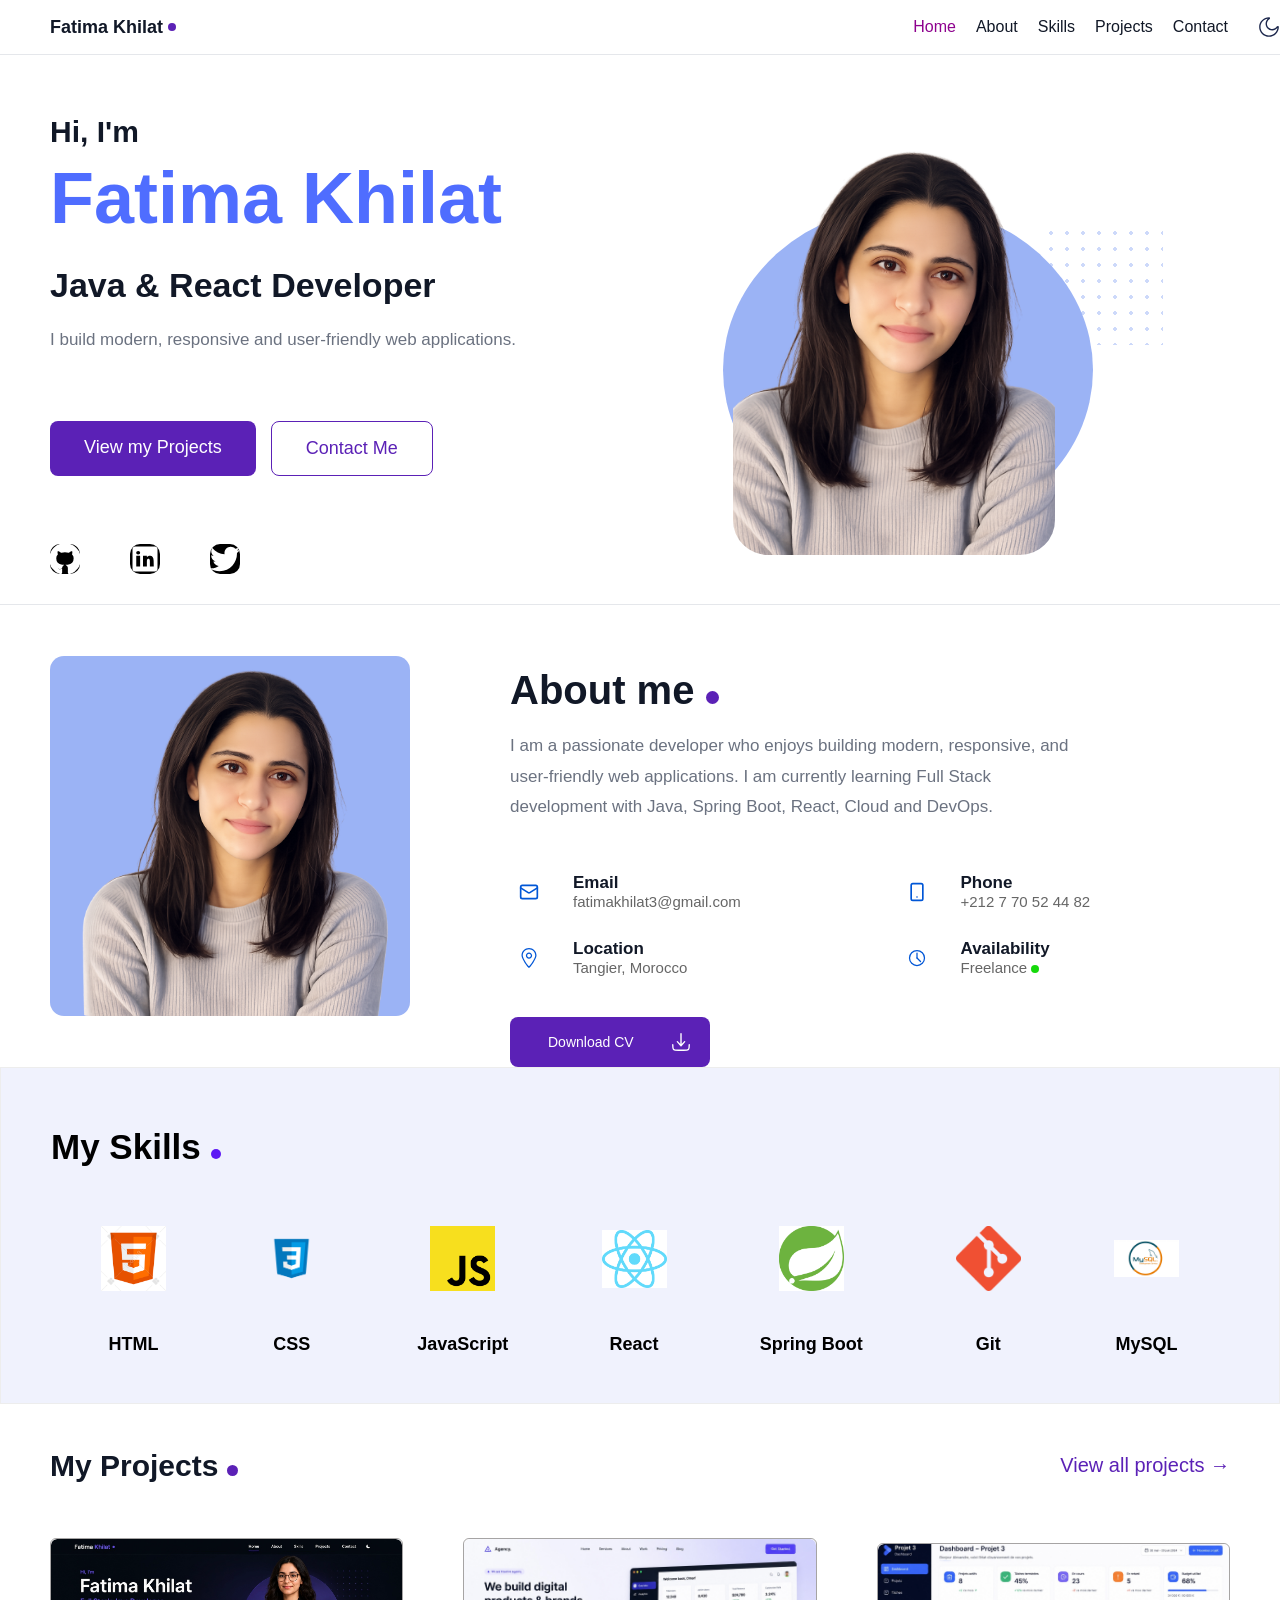
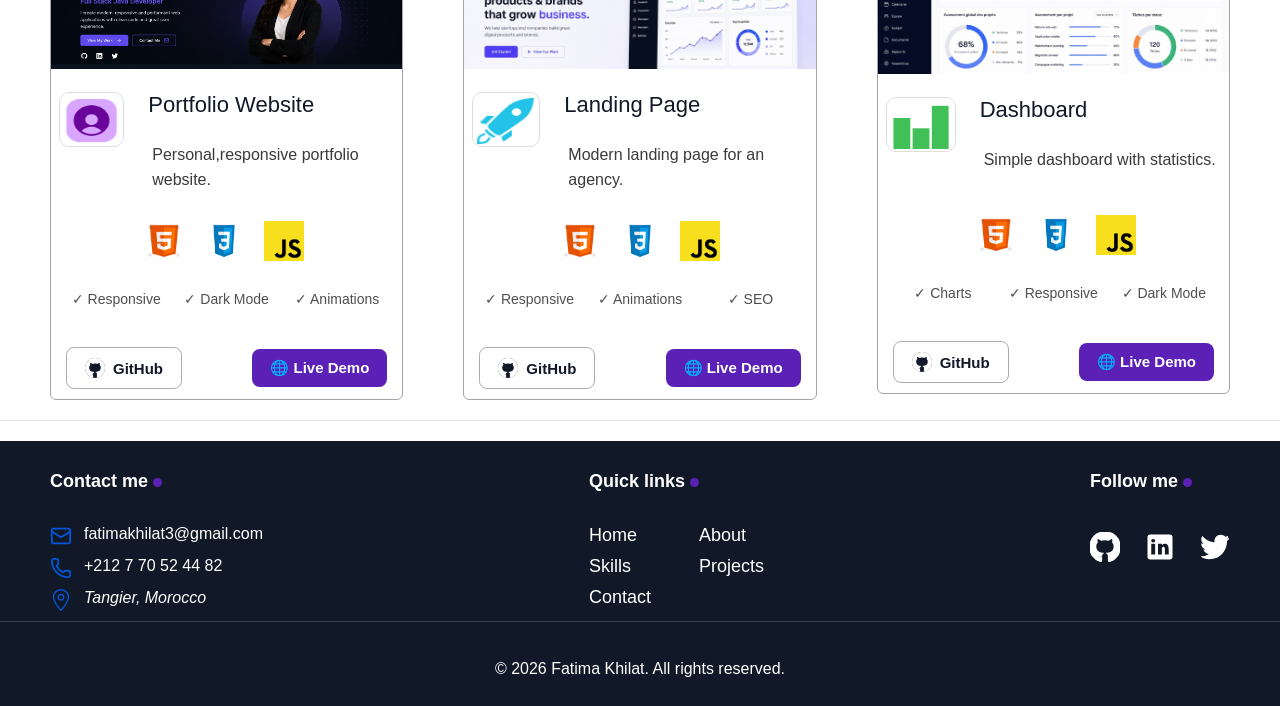
==== commit 9c5de4da: "add some changes to final look" ====
--- a/index.html
+++ b/index.html
@@ -50,8 +50,10 @@
           <img src="icons/moon.svg" alt="Moon">
         </button>
 
-        <button class="menu-btn  js-menu-btn" aria-label="Open navigation menu">
-          ☰
+        <button class="menu-btn js-menu-btn" aria-label="Open navigation menu">
+          <span></span>
+          <span></span>
+          <span></span>
         </button>
 
       </nav>
--- a/styles/generale.css
+++ b/styles/generale.css
@@ -173,4 +173,156 @@
 
 .red {
   color: rgb(142, 2, 142);
+}
+
+/*=========================================================
+=                     DARK MODE                           =
+=========================================================*/
+
+body.dark-mode {
+  background: var(--bg-dark);
+}
+
+/* Containers */
+
+body.dark-mode .header-container,
+body.dark-mode .hero-container,
+body.dark-mode .about-container,
+body.dark-mode .skills-container,
+body.dark-mode .projects-container,
+body.dark-mode .footer-container {
+
+  background: var(--bg-dark);
+
+}
+
+/* Borders */
+
+body.dark-mode .header-container,
+body.dark-mode .hero-container,
+body.dark-mode .projects-container {
+
+  border-bottom: 1px solid var(--color-border-dark);
+
+}
+
+/* Cards */
+body.dark-mode .project-card {
+  background: var(--bg-dark);
+}
+
+
+/* Titles */
+body.dark-mode .hero-greeting,
+body.dark-mode .hero-job,
+body.dark-mode .btn-secondary,
+body.dark-mode .about-title,
+body.dark-mode .icon-title,
+body.dark-mode .skill-title,
+body.dark-mode .item-title,
+body.dark-mode .project-title,
+body.dark-mode .par1,
+body.dark-mode .link-contact,
+body.dark-mode .nav-title,
+body.dark-mode .copyright,
+body.dark-mode .logo,
+body.dark-mode a {
+  color: var(--color-white);
+}
+
+/* Paragraphs */
+
+body.dark-mode .about-job,
+body.dark-mode .icon-des,
+body.dark-mode .hero-text,
+body.dark-mode .par2 {
+  color: rgb(216, 213, 213);
+}
+
+/* Links in dark mode */
+body.dark-mode .right-item.active a {
+  color: var(--color-white);
+}
+
+/* Active link */
+body.dark-mode .right-item.active a.red {
+  color: rgb(142, 2, 142);
+}
+
+/* Buttons */
+
+body.dark-mode .btn-github {
+  color: var(--color-black);
+}
+
+/* Decorative elements */
+
+body.dark-mode .hero-circle {
+  background: var(--color-primary);
+}
+
+body.dark-mode .hero-dots {
+  background-image: radial-gradient(var(--color-primary) 2px, transparent 2px);
+}
+
+
+
+
+body.dark-mode .right-item.active {
+  background: var(--bg-dark);
+}
+
+
+body.dark-mode #skills {
+  border: 1px solid #374151;
+}
+
+body.dark-mode .nav-title:hover {
+  color: var(--color-primary);
+  padding-left: 6px;
+}
+
+body.dark-mode .link-title {
+  color: var(--color-primary);
+}
+
+
+body.dark-mode .link-title:hover {
+  color: var(--color-primary-hover);
+  transform: scale(1.05);
+}
+
+
+body.dark-mode .des-tag,
+body.dark-mode .describe-title {
+  color: #c6c9ce;
+}
+
+body.dark-mode .card-square {
+  background-color: rgb(17, 24, 39);
+}
+
+body.dark-mode .link-contact:hover {
+  color: var(--color-primary-hover);
+}
+
+body.dark-mode .menu-btn {
+  background-color: rgb(17, 24, 39);
+}
+
+body.dark-mode .right-item a:hover {
+  color: var(--color-primary-hover);
+}
+
+
+/*=========================================================
+=                     ANIMATIONS                          =
+=========================================================*/
+
+section,
+footer {
+  opacity: 0;
+  transform: translateY(60px);
+  transition: opacity .8s ease,
+    transform .8s ease;
 }
--- a/styles/header.css
+++ b/styles/header.css
@@ -106,9 +106,6 @@
 /*=========================================================
 =                     MOBILE MENU                         =
 =========================================================*/
-
 .menu-btn {
   display: none;
-  background: none;
-  font-size: 28px;
 }
--- a/styles/responsive.css
+++ b/styles/responsive.css
@@ -21,18 +21,35 @@
   }
 
 
-
   .menu-btn {
     display: block;
-    background: var(--color-primary);
-    height: 25px;
-    width: 25px;
-    border-radius: 2px;
-    color: azure;
+    width: 35px;
+    height: 45px;
+    padding: 0;
+
+    background-color: white;
+
+
     cursor: pointer;
+
+    /* centre les 3 lignes */
+    display: flex;
+    flex-direction: column;
+    justify-content: center;
+    align-items: center;
+    gap: 5px;
+
     position: relative;
     z-index: 1001;
-    margin-right: 30px;
+  }
+
+  .menu-btn span {
+    display: block;
+    width: 25px;
+    height: 4px;
+
+    background-color: var(--color-primary);
+    border-radius: 2px;
   }
 
   .right-item {
@@ -65,6 +82,30 @@
     padding: 30px 0;
   }
 
+  .hero-right {
+    width: 100%;
+    min-height: 350px;
+    display: flex;
+    justify-content: center;
+    align-items: center;
+    margin-left: 0;
+  }
+
+  .hero-img {
+    width: 340px;
+    height: 350px;
+  }
+
+  .hero-image {
+    width: 260px;
+    height: 350px;
+  }
+
+  .hero-circle {
+    width: 280px;
+    height: 280px;
+  }
+
   .hero-buttons {
     display: flex;
     flex-wrap: wrap;
@@ -76,13 +117,46 @@
   }
 
   /*=====================================================
-    =                     ABOUT                           =
+    =                     ABOUT                          =
     =====================================================*/
 
   .about-container {
     flex-direction: column;
+    padding: 20px;
     row-gap: 15px;
-
+    width: 100%;
+  }
+
+  /* Partie gauche : image */
+  .about-left {
+    width: 100%;
+    margin: 0;
+    display: flex;
+    justify-content: center;
+    align-items: center;
+  }
+
+  .about-img {
+    width: 320px;
+    height: 320px;
+  }
+
+  .about-image {
+
+    width: 100%;
+    max-width: 320px;
+    height: auto;
+  }
+
+  .about-square {
+    width: 320px;
+    height: 320px;
+  }
+
+  /* Partie droite : texte */
+  .about-right {
+    width: 100%;
+    text-align: center;
   }
 
   .about-title {
@@ -92,10 +166,7 @@
     text-align: center;
   }
 
-  .about-right {
-    text-align: center;
-  }
-
+  /* Bouton CV */
   .download-button {
     display: inline-flex;
     margin: 20px auto;
@@ -182,15 +253,33 @@
 
   .menu-btn {
     display: block;
-    background-color: #5d18f4;
-    height: 25px;
-    width: 25px;
-    border-radius: 2px;
-    color: azure;
+    width: 35px;
+    height: 45px;
+    padding: 0;
+
+    background-color: white;
+
+
     cursor: pointer;
+
+    /* centre les 3 lignes */
+    display: flex;
+    flex-direction: column;
+    justify-content: center;
+    align-items: center;
+    gap: 5px;
+
     position: relative;
     z-index: 1001;
-    margin-right: 30px;
+  }
+
+  .menu-btn span {
+    display: block;
+    width: 25px;
+    height: 4px;
+
+    background-color: var(--color-primary);
+    border-radius: 2px;
   }
 
   .right-item {
